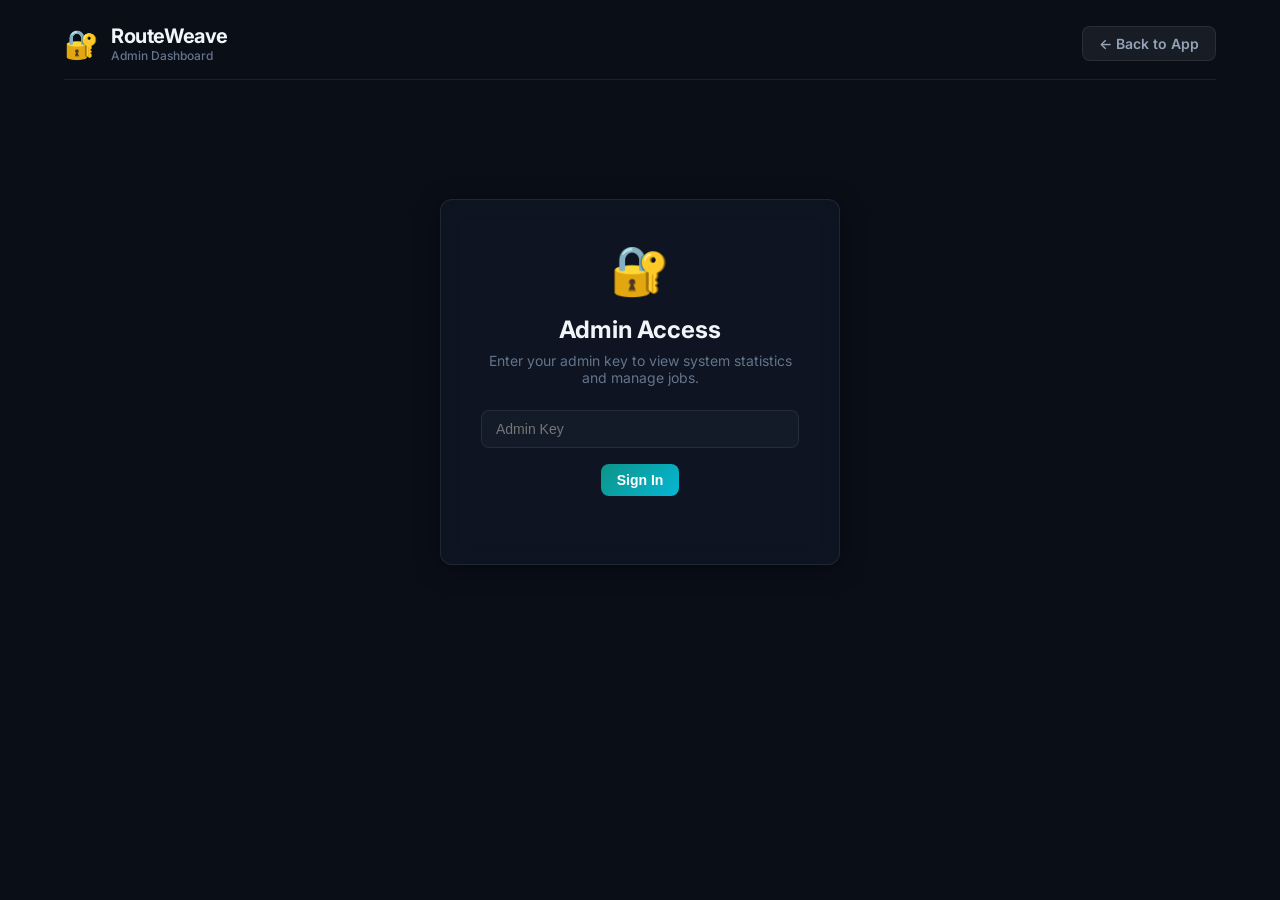
==== client/admin.html @ 1023c447 "feat: v1.2 enhancements — SSE, admin dashboard, geocoding cache, GPX export, theme toggle, route ani" ====
<!DOCTYPE html>
<html lang="en">
<head>
    <meta charset="UTF-8">
    <meta name="viewport" content="width=device-width, initial-scale=1.0">
    <title>RouteWeave — Admin Dashboard</title>
    <link rel="preconnect" href="https://fonts.googleapis.com">
    <link rel="preconnect" href="https://fonts.gstatic.com" crossorigin>
    <link href="https://fonts.googleapis.com/css2?family=Inter:wght@400;500;600;700;800&display=swap" rel="stylesheet">
    <link rel="stylesheet" href="admin.css">
</head>
<body>

<div class="app-container">
    <header class="header">
        <div class="logo">
            <div class="logo-icon">🔐</div>
            <div>
                <div class="logo-text">RouteWeave</div>
                <div class="logo-subtitle">Admin Dashboard</div>
            </div>
        </div>
        <a href="/" class="btn btn-secondary">← Back to App</a>
    </header>

    <!-- Login Screen -->
    <section id="login-screen" class="login-screen">
        <div class="login-card">
            <div class="login-icon">🔐</div>
            <h2>Admin Access</h2>
            <p>Enter your admin key to view system statistics and manage jobs.</p>
            <input type="password" id="admin-key-input" class="form-input" placeholder="Admin Key" />
            <button class="btn btn-primary" id="login-btn">Sign In</button>
            <div id="login-error" class="login-error"></div>
        </div>
    </section>

    <!-- Dashboard -->
    <main id="dashboard" class="dashboard" style="display: none;">
        <!-- Stats Grid -->
        <div class="stats-grid">
            <div class="stat-card">
                <div class="stat-label">Total Jobs</div>
                <div class="stat-value" id="stat-total-jobs">—</div>
            </div>
            <div class="stat-card">
                <div class="stat-label">Completed</div>
                <div class="stat-value success" id="stat-completed">—</div>
            </div>
            <div class="stat-card">
                <div class="stat-label">Success Rate</div>
                <div class="stat-value" id="stat-success-rate">—</div>
            </div>
            <div class="stat-card">
                <div class="stat-label">Avg Improvement</div>
                <div class="stat-value accent" id="stat-avg-improvement">—</div>
            </div>
            <div class="stat-card">
                <div class="stat-label">Distance Saved (km)</div>
                <div class="stat-value accent" id="stat-saved">—</div>
            </div>
            <div class="stat-card">
                <div class="stat-label">Cache Entries</div>
                <div class="stat-value" id="stat-cache">—</div>
            </div>
        </div>

        <!-- System Health -->
        <div class="card">
            <div class="card-title">🩺 System Health</div>
            <div class="health-grid" id="health-grid">
                <div class="health-item loading">Loading...</div>
            </div>
        </div>

        <!-- Job Filters -->
        <div class="card">
            <div class="card-title" style="justify-content: space-between;">
                <span>📋 Jobs</span>
                <div class="filter-bar">
                    <select id="status-filter" class="form-select">
                        <option value="">All Statuses</option>
                        <option value="pending">Pending</option>
                        <option value="geocoding">Geocoding</option>
                        <option value="optimizing">Optimizing</option>
                        <option value="completed">Completed</option>
                        <option value="failed">Failed</option>
                    </select>
                    <button class="btn btn-secondary" id="refresh-jobs-btn">Refresh</button>
                </div>
            </div>
            <div class="table-wrapper">
                <table class="data-table" id="jobs-table">
                    <thead>
                        <tr>
                            <th>ID</th>
                            <th>Status</th>
                            <th>Created</th>
                            <th>Depot</th>
                            <th>Stops</th>
                            <th>Route</th>
                            <th>Actions</th>
                        </tr>
                    </thead>
                    <tbody id="jobs-tbody">
                        <tr><td colspan="7" class="empty-cell">No jobs found.</td></tr>
                    </tbody>
                </table>
            </div>
        </div>
    </main>
</div>

<script src="admin.js"></script>
</body>
</html>
---- client/admin.css ----
/* RouteWeave Admin Dashboard — Dark Theme */

:root {
    --bg-primary: #0a0e17;
    --bg-secondary: #111827;
    --bg-card: rgba(17, 24, 39, 0.7);
    --border-glass: rgba(255, 255, 255, 0.08);
    --text-primary: #f1f5f9;
    --text-secondary: #94a3b8;
    --text-muted: #64748b;
    --accent: #06b6d4;
    --accent-gradient: linear-gradient(135deg, #0d9488, #06b6d4);
    --success: #10b981;
    --warning: #f59e0b;
    --error: #ef4444;
    --radius: 12px;
    --shadow: 0 4px 24px rgba(0, 0, 0, 0.4);
}

* { margin: 0; padding: 0; box-sizing: border-box; }

body {
    font-family: 'Inter', system-ui, -apple-system, sans-serif;
    background: var(--bg-primary);
    color: var(--text-primary);
    min-height: 100vh;
}

.app-container {
    max-width: 1200px;
    margin: 0 auto;
    padding: 24px;
}

/* Header */
.header {
    display: flex;
    justify-content: space-between;
    align-items: center;
    margin-bottom: 32px;
    padding-bottom: 16px;
    border-bottom: 1px solid var(--border-glass);
}

.logo { display: flex; align-items: center; gap: 12px; }
.logo-icon { font-size: 1.75rem; }
.logo-text { font-size: 1.25rem; font-weight: 700; letter-spacing: -0.02em; }
.logo-subtitle { font-size: 0.75rem; color: var(--text-muted); font-weight: 500; }

/* Buttons */
.btn {
    display: inline-flex;
    align-items: center;
    justify-content: center;
    gap: 6px;
    padding: 8px 16px;
    border-radius: 8px;
    border: none;
    font-size: 0.875rem;
    font-weight: 600;
    cursor: pointer;
    transition: all 0.2s ease;
    text-decoration: none;
}

.btn-primary {
    background: var(--accent-gradient);
    color: white;
}
.btn-primary:hover { transform: translateY(-1px); box-shadow: 0 4px 12px rgba(6, 182, 212, 0.3); }

.btn-secondary {
    background: rgba(255,255,255,0.06);
    color: var(--text-secondary);
    border: 1px solid var(--border-glass);
}
.btn-secondary:hover { background: rgba(255,255,255,0.1); color: var(--text-primary); }

.btn-danger {
    background: rgba(239, 68, 68, 0.15);
    color: var(--error);
    border: 1px solid rgba(239, 68, 68, 0.3);
}
.btn-danger:hover { background: rgba(239, 68, 68, 0.25); }

.btn-sm { padding: 4px 10px; font-size: 0.75rem; }

/* Login Screen */
.login-screen {
    display: flex;
    justify-content: center;
    align-items: center;
    min-height: 60vh;
}

.login-card {
    background: var(--bg-card);
    border: 1px solid var(--border-glass);
    border-radius: var(--radius);
    padding: 40px;
    width: 100%;
    max-width: 400px;
    text-align: center;
    backdrop-filter: blur(12px);
    box-shadow: var(--shadow);
}

.login-icon { font-size: 3rem; margin-bottom: 16px; }
.login-card h2 { font-size: 1.5rem; margin-bottom: 8px; }
.login-card p { color: var(--text-muted); font-size: 0.875rem; margin-bottom: 24px; }

.form-input {
    width: 100%;
    padding: 10px 14px;
    border-radius: 8px;
    border: 1px solid var(--border-glass);
    background: rgba(255,255,255,0.03);
    color: var(--text-primary);
    font-size: 0.875rem;
    margin-bottom: 16px;
    outline: none;
}
.form-input:focus { border-color: var(--accent); }

.login-error {
    color: var(--error);
    font-size: 0.8125rem;
    margin-top: 12px;
    min-height: 1.2em;
}

/* Dashboard */
.dashboard { display: flex; flex-direction: column; gap: 24px; }

/* Stats Grid */
.stats-grid {
    display: grid;
    grid-template-columns: repeat(auto-fit, minmax(160px, 1fr));
    gap: 16px;
}

.stat-card {
    background: var(--bg-card);
    border: 1px solid var(--border-glass);
    border-radius: var(--radius);
    padding: 20px;
    backdrop-filter: blur(8px);
}

.stat-label { font-size: 0.75rem; color: var(--text-muted); font-weight: 500; text-transform: uppercase; letter-spacing: 0.05em; margin-bottom: 8px; }
.stat-value { font-size: 1.75rem; font-weight: 800; letter-spacing: -0.02em; }
.stat-value.success { color: var(--success); }
.stat-value.accent { color: var(--accent); }

/* Cards */
.card {
    background: var(--bg-card);
    border: 1px solid var(--border-glass);
    border-radius: var(--radius);
    padding: 24px;
    backdrop-filter: blur(8px);
}

.card-title { font-size: 1rem; font-weight: 700; margin-bottom: 16px; display: flex; align-items: center; gap: 8px; }

/* Health Grid */
.health-grid { display: grid; grid-template-columns: repeat(auto-fit, minmax(200px, 1fr)); gap: 12px; }
.health-item {
    display: flex;
    align-items: center;
    gap: 10px;
    padding: 12px 16px;
    border-radius: 8px;
    background: rgba(255,255,255,0.03);
    border: 1px solid var(--border-glass);
    font-size: 0.875rem;
}
.health-dot { width: 8px; height: 8px; border-radius: 50%; flex-shrink: 0; }
.health-dot.online { background: var(--success); box-shadow: 0 0 6px var(--success); }
.health-dot.offline { background: var(--error); box-shadow: 0 0 6px var(--error); }
.health-dot.warn { background: var(--warning); }

/* Filters */
.filter-bar { display: flex; gap: 8px; align-items: center; }
.form-select {
    padding: 6px 12px;
    border-radius: 8px;
    border: 1px solid var(--border-glass);
    background: rgba(255,255,255,0.03);
    color: var(--text-primary);
    font-size: 0.875rem;
    outline: none;
}

/* Table */
.table-wrapper { overflow-x: auto; }
.data-table { width: 100%; border-collapse: collapse; font-size: 0.8125rem; }
.data-table th {
    text-align: left;
    padding: 12px;
    color: var(--text-muted);
    font-weight: 600;
    text-transform: uppercase;
    font-size: 0.7rem;
    letter-spacing: 0.05em;
    border-bottom: 1px solid var(--border-glass);
}
.data-table td {
    padding: 12px;
    border-bottom: 1px solid var(--border-glass);
    color: var(--text-secondary);
    vertical-align: middle;
}
.data-table tr:hover td { background: rgba(255,255,255,0.02); }
.data-table .empty-cell { text-align: center; color: var(--text-muted); padding: 32px; }

/* Status badges */
.badge {
    display: inline-flex;
    align-items: center;
    gap: 6px;
    padding: 4px 10px;
    border-radius: 20px;
    font-size: 0.7rem;
    font-weight: 700;
    text-transform: uppercase;
    letter-spacing: 0.03em;
}
.badge.pending { background: rgba(245, 158, 11, 0.12); color: var(--warning); }
.badge.geocoding { background: rgba(6, 182, 212, 0.12); color: var(--accent); }
.badge.optimizing { background: rgba(139, 92, 246, 0.12); color: #a78bfa; }
.badge.completed { background: rgba(16, 185, 129, 0.12); color: var(--success); }
.badge.failed { background: rgba(239, 68, 68, 0.12); color: var(--error); }

/* Animations */
@keyframes fadeIn {
    from { opacity: 0; transform: translateY(8px); }
    to { opacity: 1; transform: translateY(0); }
}
.dashboard > * { animation: fadeIn 0.4s ease forwards; }

/* Responsive */
@media (max-width: 640px) {
    .app-container { padding: 16px; }
    .stats-grid { grid-template-columns: repeat(2, 1fr); }
    .header { flex-direction: column; gap: 12px; align-items: flex-start; }
}
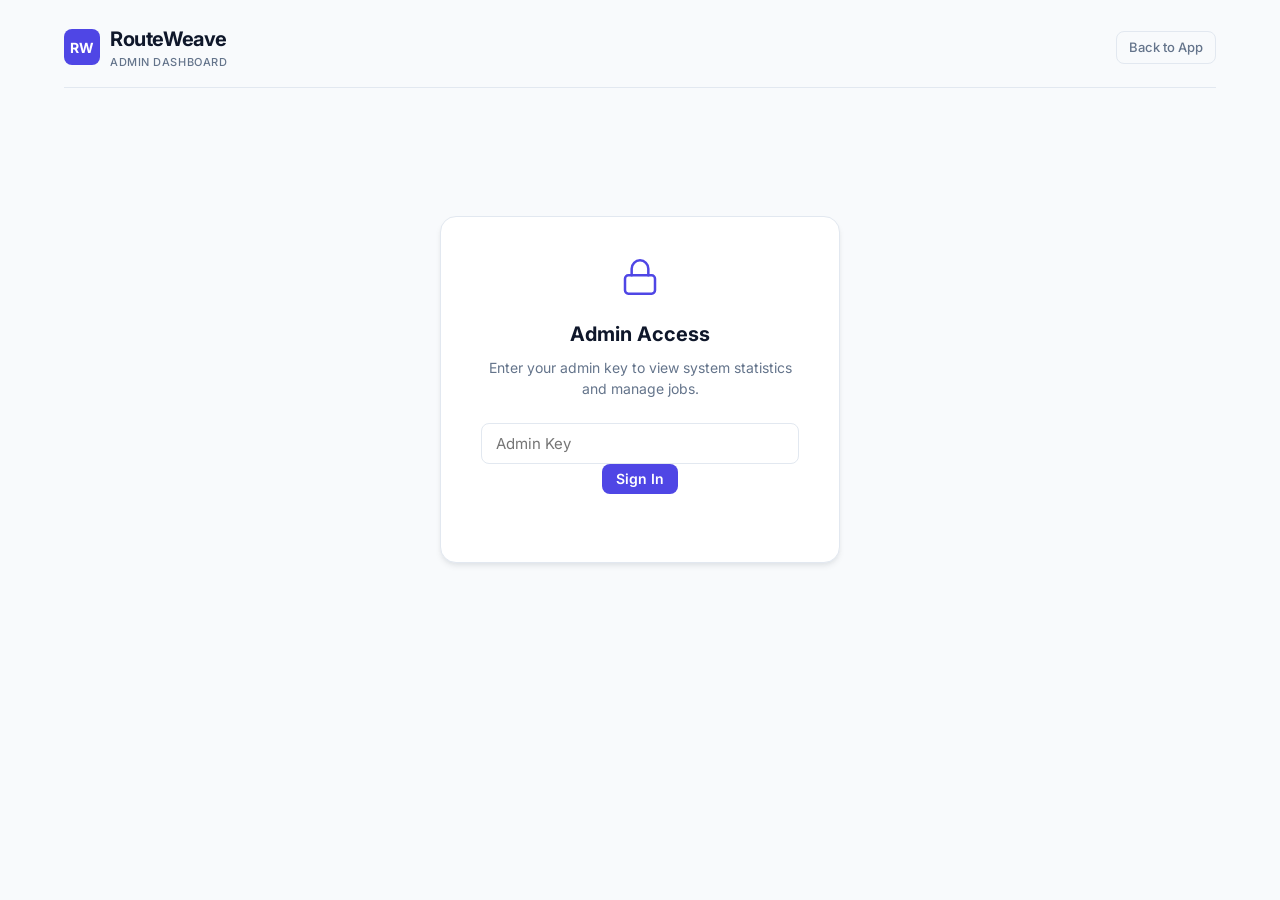
==== commit 8759d5c7: "design: professional UI overhaul — remove glassmorphism/emojis, add SVG icons, indigo/slate palette " ====
--- a/client/admin.html
+++ b/client/admin.html
@@ -3,7 +3,7 @@
 <head>
     <meta charset="UTF-8">
     <meta name="viewport" content="width=device-width, initial-scale=1.0">
-    <title>RouteWeave — Admin Dashboard</title>
+    <title>RouteWeave — Admin</title>
     <link rel="preconnect" href="https://fonts.googleapis.com">
     <link rel="preconnect" href="https://fonts.gstatic.com" crossorigin>
     <link href="https://fonts.googleapis.com/css2?family=Inter:wght@400;500;600;700;800&display=swap" rel="stylesheet">
@@ -14,19 +14,18 @@
 <div class="app-container">
     <header class="header">
         <div class="logo">
-            <div class="logo-icon">🔐</div>
+            <div class="logo-icon">RW</div>
             <div>
                 <div class="logo-text">RouteWeave</div>
                 <div class="logo-subtitle">Admin Dashboard</div>
             </div>
         </div>
-        <a href="/" class="btn btn-secondary">← Back to App</a>
+        <a href="/" class="header-link">Back to App</a>
     </header>
 
-    <!-- Login Screen -->
     <section id="login-screen" class="login-screen">
         <div class="login-card">
-            <div class="login-icon">🔐</div>
+            <svg width="40" height="40" viewBox="0 0 24 24" fill="none" stroke="currentColor" stroke-width="1.5" stroke-linecap="round" stroke-linejoin="round" style="color: var(--accent); margin-bottom: 16px;"><rect x="3" y="11" width="18" height="11" rx="2" ry="2"/><path d="M7 11V7a5 5 0 0 1 10 0v4"/></svg>
             <h2>Admin Access</h2>
             <p>Enter your admin key to view system statistics and manage jobs.</p>
             <input type="password" id="admin-key-input" class="form-input" placeholder="Admin Key" />
@@ -35,9 +34,7 @@
         </div>
     </section>
 
-    <!-- Dashboard -->
     <main id="dashboard" class="dashboard" style="display: none;">
-        <!-- Stats Grid -->
         <div class="stats-grid">
             <div class="stat-card">
                 <div class="stat-label">Total Jobs</div>
@@ -65,18 +62,16 @@
             </div>
         </div>
 
-        <!-- System Health -->
         <div class="card">
-            <div class="card-title">🩺 System Health</div>
+            <div class="card-title">System Health</div>
             <div class="health-grid" id="health-grid">
                 <div class="health-item loading">Loading...</div>
             </div>
         </div>
 
-        <!-- Job Filters -->
         <div class="card">
             <div class="card-title" style="justify-content: space-between;">
-                <span>📋 Jobs</span>
+                <span>Jobs</span>
                 <div class="filter-bar">
                     <select id="status-filter" class="form-select">
                         <option value="">All Statuses</option>
--- a/client/admin.css
+++ b/client/admin.css
@@ -1,28 +1,81 @@
-/* RouteWeave Admin Dashboard — Dark Theme */
+/* RouteWeave Admin — Professional Theme */
 
 :root {
-    --bg-primary: #0a0e17;
-    --bg-secondary: #111827;
-    --bg-card: rgba(17, 24, 39, 0.7);
-    --border-glass: rgba(255, 255, 255, 0.08);
-    --text-primary: #f1f5f9;
-    --text-secondary: #94a3b8;
-    --text-muted: #64748b;
-    --accent: #06b6d4;
-    --accent-gradient: linear-gradient(135deg, #0d9488, #06b6d4);
-    --success: #10b981;
-    --warning: #f59e0b;
-    --error: #ef4444;
-    --radius: 12px;
-    --shadow: 0 4px 24px rgba(0, 0, 0, 0.4);
+    --indigo-50: #eef2ff;
+    --indigo-100: #e0e7ff;
+    --indigo-500: #6366f1;
+    --indigo-600: #4f46e5;
+    --indigo-700: #4338ca;
+    --indigo-900: #312e81;
+
+    --slate-50: #f8fafc;
+    --slate-100: #f1f5f9;
+    --slate-200: #e2e8f0;
+    --slate-300: #cbd5e1;
+    --slate-400: #94a3b8;
+    --slate-500: #64748b;
+    --slate-600: #475569;
+    --slate-700: #334155;
+    --slate-800: #1e293b;
+    --slate-900: #0f172a;
+
+    --bg-primary: var(--slate-50);
+    --bg-surface: #ffffff;
+    --bg-elevated: var(--slate-100);
+    --border-default: var(--slate-200);
+    --border-strong: var(--slate-300);
+
+    --text-heading: var(--slate-900);
+    --text-body: var(--slate-700);
+    --text-muted: var(--slate-500);
+    --text-placeholder: var(--slate-400);
+
+    --accent: var(--indigo-600);
+    --accent-hover: var(--indigo-700);
+    --accent-soft: var(--indigo-50);
+
+    --success: #059669;
+    --success-soft: #ecfdf5;
+    --warning: #d97706;
+    --warning-soft: #fffbeb;
+    --error: #dc2626;
+    --error-soft: #fef2f2;
+
+    --radius-sm: 6px;
+    --radius-md: 8px;
+    --radius-lg: 12px;
+    --radius-xl: 16px;
+
+    --shadow-sm: 0 1px 2px rgba(15, 23, 42, 0.06);
+    --shadow-md: 0 4px 6px -1px rgba(15, 23, 42, 0.08), 0 2px 4px -1px rgba(15, 23, 42, 0.04);
+    --shadow-lg: 0 10px 15px -3px rgba(15, 23, 42, 0.08), 0 4px 6px -2px rgba(15, 23, 42, 0.04);
+
+    --transition: 150ms cubic-bezier(0.4, 0, 0.2, 1);
+}
+
+[data-theme="dark"] {
+    --bg-primary: var(--slate-900);
+    --bg-surface: var(--slate-800);
+    --bg-elevated: #1e293b;
+    --border-default: var(--slate-700);
+    --border-strong: var(--slate-600);
+    --text-heading: var(--slate-100);
+    --text-body: var(--slate-300);
+    --text-muted: var(--slate-500);
+    --text-placeholder: var(--slate-600);
+    --shadow-sm: 0 1px 2px rgba(0, 0, 0, 0.3);
+    --shadow-md: 0 4px 6px -1px rgba(0, 0, 0, 0.4), 0 2px 4px -1px rgba(0, 0, 0, 0.2);
+    --shadow-lg: 0 10px 15px -3px rgba(0, 0, 0, 0.4), 0 4px 6px -2px rgba(0, 0, 0, 0.2);
 }
 
 * { margin: 0; padding: 0; box-sizing: border-box; }
 
 body {
-    font-family: 'Inter', system-ui, -apple-system, sans-serif;
+    font-family: 'Inter', -apple-system, BlinkMacSystemFont, 'Segoe UI', Roboto, sans-serif;
     background: var(--bg-primary);
-    color: var(--text-primary);
+    color: var(--text-body);
+    line-height: 1.5;
+    font-size: 0.9375rem;
     min-height: 100vh;
 }
 
@@ -39,94 +92,90 @@
     align-items: center;
     margin-bottom: 32px;
     padding-bottom: 16px;
-    border-bottom: 1px solid var(--border-glass);
-}
-
-.logo { display: flex; align-items: center; gap: 12px; }
-.logo-icon { font-size: 1.75rem; }
-.logo-text { font-size: 1.25rem; font-weight: 700; letter-spacing: -0.02em; }
-.logo-subtitle { font-size: 0.75rem; color: var(--text-muted); font-weight: 500; }
+    border-bottom: 1px solid var(--border-default);
+}
+
+.logo { display: flex; align-items: center; gap: 10px; }
+.logo-icon {
+    width: 36px; height: 36px;
+    background: var(--accent);
+    color: white;
+    border-radius: var(--radius-md);
+    display: flex; align-items: center; justify-content: center;
+    font-weight: 700; font-size: 0.875rem; letter-spacing: -0.02em;
+}
+.logo-text { font-size: 1.25rem; font-weight: 700; color: var(--text-heading); letter-spacing: -0.02em; }
+.logo-subtitle { font-size: 0.6875rem; color: var(--text-muted); font-weight: 500; letter-spacing: 0.05em; text-transform: uppercase; }
+
+.header-link {
+    font-size: 0.8125rem; font-weight: 500; color: var(--text-muted);
+    text-decoration: none; padding: 6px 12px;
+    border-radius: var(--radius-md); border: 1px solid var(--border-default);
+    transition: all var(--transition);
+}
+.header-link:hover { color: var(--text-body); border-color: var(--border-strong); background: var(--bg-elevated); }
 
 /* Buttons */
 .btn {
-    display: inline-flex;
-    align-items: center;
-    justify-content: center;
-    gap: 6px;
-    padding: 8px 16px;
-    border-radius: 8px;
-    border: none;
-    font-size: 0.875rem;
-    font-weight: 600;
-    cursor: pointer;
-    transition: all 0.2s ease;
-    text-decoration: none;
-}
-
-.btn-primary {
-    background: var(--accent-gradient);
-    color: white;
-}
-.btn-primary:hover { transform: translateY(-1px); box-shadow: 0 4px 12px rgba(6, 182, 212, 0.3); }
+    display: inline-flex; align-items: center; justify-content: center; gap: 6px;
+    padding: 8px 14px; border-radius: var(--radius-md); border: none;
+    font-size: 0.875rem; font-weight: 600; font-family: inherit;
+    cursor: pointer; transition: all var(--transition); text-decoration: none; line-height: 1;
+}
+
+.btn-primary { background: var(--accent); color: white; }
+.btn-primary:hover { background: var(--accent-hover); }
 
 .btn-secondary {
-    background: rgba(255,255,255,0.06);
-    color: var(--text-secondary);
-    border: 1px solid var(--border-glass);
-}
-.btn-secondary:hover { background: rgba(255,255,255,0.1); color: var(--text-primary); }
+    background: var(--bg-elevated); color: var(--text-body);
+    border: 1px solid var(--border-default);
+}
+.btn-secondary:hover { background: var(--bg-primary); border-color: var(--border-strong); }
 
 .btn-danger {
-    background: rgba(239, 68, 68, 0.15);
-    color: var(--error);
-    border: 1px solid rgba(239, 68, 68, 0.3);
-}
-.btn-danger:hover { background: rgba(239, 68, 68, 0.25); }
+    background: var(--error-soft); color: var(--error);
+    border: 1px solid #fecaca;
+}
+.btn-danger:hover { background: #fee2e2; }
 
 .btn-sm { padding: 4px 10px; font-size: 0.75rem; }
+
+/* Form Elements */
+.form-input {
+    width: 100%; padding: 10px 14px;
+    border-radius: var(--radius-md); border: 1px solid var(--border-default);
+    background: var(--bg-surface); color: var(--text-heading);
+    font-size: 0.9375rem; font-family: inherit; outline: none;
+    transition: border-color var(--transition), box-shadow var(--transition);
+}
+.form-input:focus { border-color: var(--accent); box-shadow: 0 0 0 3px var(--indigo-100); }
+
+.form-select {
+    padding: 6px 12px; border-radius: var(--radius-md);
+    border: 1px solid var(--border-default); background: var(--bg-surface);
+    color: var(--text-heading); font-size: 0.875rem; font-family: inherit;
+    outline: none; cursor: pointer;
+}
 
 /* Login Screen */
 .login-screen {
-    display: flex;
-    justify-content: center;
-    align-items: center;
+    display: flex; justify-content: center; align-items: center;
     min-height: 60vh;
 }
 
 .login-card {
-    background: var(--bg-card);
-    border: 1px solid var(--border-glass);
-    border-radius: var(--radius);
-    padding: 40px;
-    width: 100%;
-    max-width: 400px;
-    text-align: center;
-    backdrop-filter: blur(12px);
-    box-shadow: var(--shadow);
-}
-
-.login-icon { font-size: 3rem; margin-bottom: 16px; }
-.login-card h2 { font-size: 1.5rem; margin-bottom: 8px; }
+    background: var(--bg-surface);
+    border: 1px solid var(--border-default);
+    border-radius: var(--radius-xl);
+    padding: 40px; width: 100%; max-width: 400px;
+    text-align: center; box-shadow: var(--shadow-md);
+}
+
+.login-card h2 { font-size: 1.25rem; font-weight: 700; color: var(--text-heading); margin-bottom: 8px; }
 .login-card p { color: var(--text-muted); font-size: 0.875rem; margin-bottom: 24px; }
 
-.form-input {
-    width: 100%;
-    padding: 10px 14px;
-    border-radius: 8px;
-    border: 1px solid var(--border-glass);
-    background: rgba(255,255,255,0.03);
-    color: var(--text-primary);
-    font-size: 0.875rem;
-    margin-bottom: 16px;
-    outline: none;
-}
-.form-input:focus { border-color: var(--accent); }
-
 .login-error {
-    color: var(--error);
-    font-size: 0.8125rem;
-    margin-top: 12px;
-    min-height: 1.2em;
+    color: var(--error); font-size: 0.8125rem; margin-top: 12px; min-height: 1.2em;
 }
 
 /* Dashboard */
@@ -140,104 +189,78 @@
 }
 
 .stat-card {
-    background: var(--bg-card);
-    border: 1px solid var(--border-glass);
-    border-radius: var(--radius);
+    background: var(--bg-surface);
+    border: 1px solid var(--border-default);
+    border-radius: var(--radius-xl);
     padding: 20px;
-    backdrop-filter: blur(8px);
-}
-
-.stat-label { font-size: 0.75rem; color: var(--text-muted); font-weight: 500; text-transform: uppercase; letter-spacing: 0.05em; margin-bottom: 8px; }
-.stat-value { font-size: 1.75rem; font-weight: 800; letter-spacing: -0.02em; }
+    box-shadow: var(--shadow-sm);
+}
+
+.stat-label { font-size: 0.6875rem; color: var(--text-muted); font-weight: 500; text-transform: uppercase; letter-spacing: 0.05em; margin-bottom: 8px; }
+.stat-value { font-size: 1.75rem; font-weight: 700; color: var(--text-heading); line-height: 1.2; }
 .stat-value.success { color: var(--success); }
 .stat-value.accent { color: var(--accent); }
 
 /* Cards */
 .card {
-    background: var(--bg-card);
-    border: 1px solid var(--border-glass);
-    border-radius: var(--radius);
+    background: var(--bg-surface);
+    border: 1px solid var(--border-default);
+    border-radius: var(--radius-xl);
     padding: 24px;
-    backdrop-filter: blur(8px);
-}
-
-.card-title { font-size: 1rem; font-weight: 700; margin-bottom: 16px; display: flex; align-items: center; gap: 8px; }
+    box-shadow: var(--shadow-sm);
+}
+.card-title { font-size: 0.9375rem; font-weight: 600; color: var(--text-heading); margin-bottom: 16px; display: flex; align-items: center; gap: 8px; }
 
 /* Health Grid */
 .health-grid { display: grid; grid-template-columns: repeat(auto-fit, minmax(200px, 1fr)); gap: 12px; }
 .health-item {
-    display: flex;
-    align-items: center;
-    gap: 10px;
-    padding: 12px 16px;
-    border-radius: 8px;
-    background: rgba(255,255,255,0.03);
-    border: 1px solid var(--border-glass);
+    display: flex; align-items: center; gap: 10px;
+    padding: 12px 16px; border-radius: var(--radius-md);
+    background: var(--bg-elevated); border: 1px solid var(--border-default);
     font-size: 0.875rem;
 }
 .health-dot { width: 8px; height: 8px; border-radius: 50%; flex-shrink: 0; }
-.health-dot.online { background: var(--success); box-shadow: 0 0 6px var(--success); }
-.health-dot.offline { background: var(--error); box-shadow: 0 0 6px var(--error); }
+.health-dot.online { background: var(--success); }
+.health-dot.offline { background: var(--error); }
 .health-dot.warn { background: var(--warning); }
 
 /* Filters */
 .filter-bar { display: flex; gap: 8px; align-items: center; }
-.form-select {
-    padding: 6px 12px;
-    border-radius: 8px;
-    border: 1px solid var(--border-glass);
-    background: rgba(255,255,255,0.03);
-    color: var(--text-primary);
-    font-size: 0.875rem;
-    outline: none;
-}
 
 /* Table */
 .table-wrapper { overflow-x: auto; }
 .data-table { width: 100%; border-collapse: collapse; font-size: 0.8125rem; }
 .data-table th {
-    text-align: left;
-    padding: 12px;
-    color: var(--text-muted);
-    font-weight: 600;
-    text-transform: uppercase;
-    font-size: 0.7rem;
-    letter-spacing: 0.05em;
-    border-bottom: 1px solid var(--border-glass);
+    text-align: left; padding: 12px;
+    color: var(--text-muted); font-weight: 600;
+    text-transform: uppercase; font-size: 0.6875rem; letter-spacing: 0.05em;
+    border-bottom: 1px solid var(--border-default);
 }
 .data-table td {
-    padding: 12px;
-    border-bottom: 1px solid var(--border-glass);
-    color: var(--text-secondary);
-    vertical-align: middle;
-}
-.data-table tr:hover td { background: rgba(255,255,255,0.02); }
+    padding: 12px; border-bottom: 1px solid var(--border-default);
+    color: var(--text-secondary); vertical-align: middle;
+}
+.data-table tr:hover td { background: var(--bg-elevated); }
 .data-table .empty-cell { text-align: center; color: var(--text-muted); padding: 32px; }
 
 /* Status badges */
 .badge {
-    display: inline-flex;
-    align-items: center;
-    gap: 6px;
-    padding: 4px 10px;
-    border-radius: 20px;
-    font-size: 0.7rem;
-    font-weight: 700;
-    text-transform: uppercase;
-    letter-spacing: 0.03em;
-}
-.badge.pending { background: rgba(245, 158, 11, 0.12); color: var(--warning); }
-.badge.geocoding { background: rgba(6, 182, 212, 0.12); color: var(--accent); }
-.badge.optimizing { background: rgba(139, 92, 246, 0.12); color: #a78bfa; }
-.badge.completed { background: rgba(16, 185, 129, 0.12); color: var(--success); }
-.badge.failed { background: rgba(239, 68, 68, 0.12); color: var(--error); }
-
-/* Animations */
-@keyframes fadeIn {
-    from { opacity: 0; transform: translateY(8px); }
-    to { opacity: 1; transform: translateY(0); }
-}
-.dashboard > * { animation: fadeIn 0.4s ease forwards; }
+    display: inline-flex; align-items: center; gap: 6px;
+    padding: 3px 10px; border-radius: 999px;
+    font-size: 0.6875rem; font-weight: 700;
+    text-transform: uppercase; letter-spacing: 0.03em;
+}
+.badge.pending { background: var(--warning-soft); color: var(--warning); }
+.badge.geocoding { background: var(--accent-soft); color: var(--accent); }
+.badge.optimizing { background: #f3e8ff; color: #7c3aed; }
+.badge.completed { background: var(--success-soft); color: var(--success); }
+.badge.failed { background: var(--error-soft); color: var(--error); }
+
+/* Scrollbar */
+::-webkit-scrollbar { width: 6px; }
+::-webkit-scrollbar-track { background: transparent; }
+::-webkit-scrollbar-thumb { background: var(--border-strong); border-radius: 3px; }
+::-webkit-scrollbar-thumb:hover { background: var(--text-muted); }
 
 /* Responsive */
 @media (max-width: 640px) {
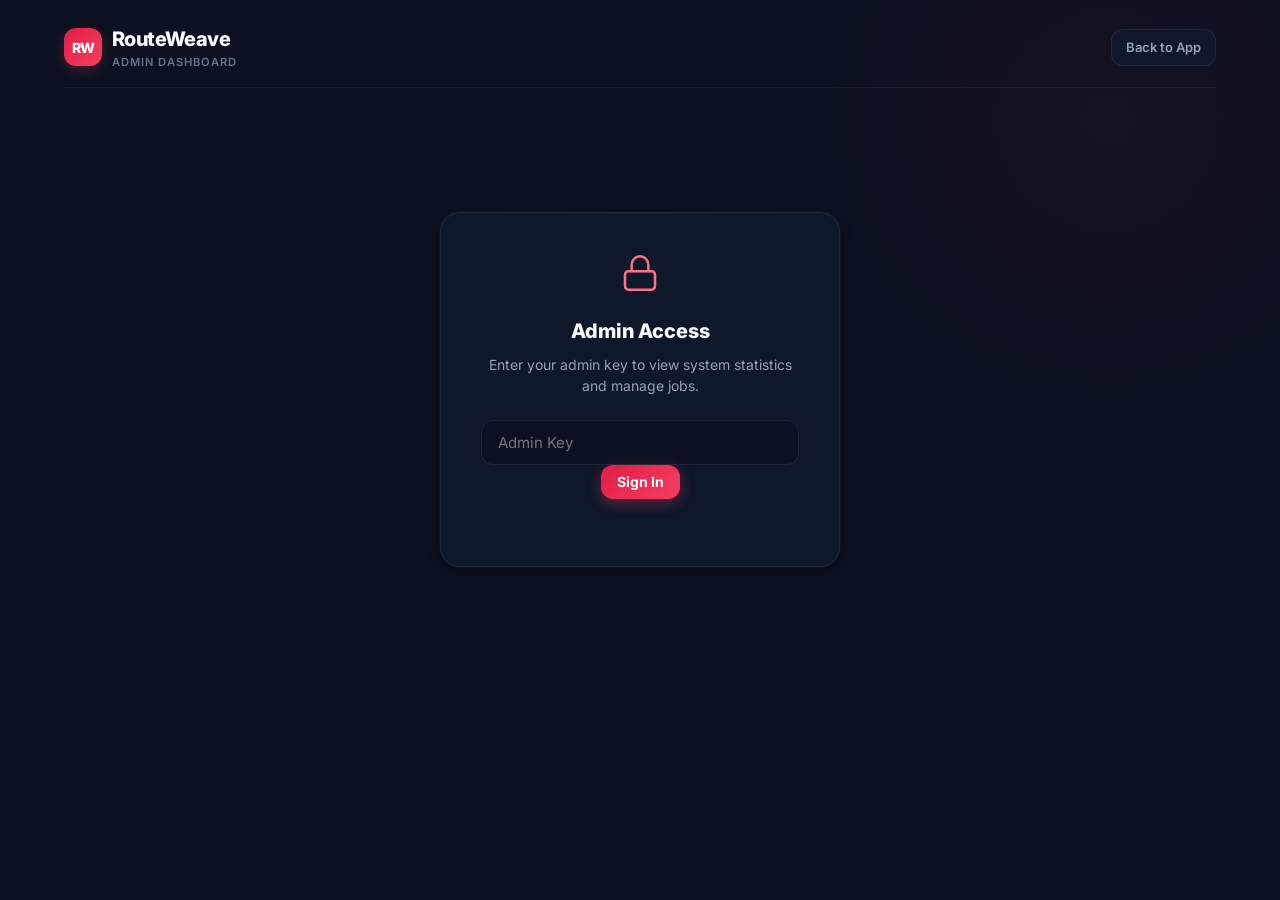
==== commit 58a75de9: "design: vibrant premium theme — navy + coral + sky palette with depth and motion" ====
--- a/client/admin.html
+++ b/client/admin.html
@@ -3,7 +3,7 @@
 <head>
     <meta charset="UTF-8">
     <meta name="viewport" content="width=device-width, initial-scale=1.0">
-    <title>RouteWeave — Admin</title>
+    <title>RouteWeave — Admin Dashboard</title>
     <link rel="preconnect" href="https://fonts.googleapis.com">
     <link rel="preconnect" href="https://fonts.gstatic.com" crossorigin>
     <link href="https://fonts.googleapis.com/css2?family=Inter:wght@400;500;600;700;800&display=swap" rel="stylesheet">
@@ -25,7 +25,9 @@
 
     <section id="login-screen" class="login-screen">
         <div class="login-card">
-            <svg width="40" height="40" viewBox="0 0 24 24" fill="none" stroke="currentColor" stroke-width="1.5" stroke-linecap="round" stroke-linejoin="round" style="color: var(--accent); margin-bottom: 16px;"><rect x="3" y="11" width="18" height="11" rx="2" ry="2"/><path d="M7 11V7a5 5 0 0 1 10 0v4"/></svg>
+            <svg width="40" height="40" viewBox="0 0 24 24" fill="none" stroke="currentColor" stroke-width="1.5" stroke-linecap="round" stroke-linejoin="round" style="color: var(--coral-500); margin-bottom: 16px;">
+                <rect x="3" y="11" width="18" height="11" rx="2" ry="2"/><path d="M7 11V7a5 5 0 0 1 10 0v4"/>
+            </svg>
             <h2>Admin Access</h2>
             <p>Enter your admin key to view system statistics and manage jobs.</p>
             <input type="password" id="admin-key-input" class="form-input" placeholder="Admin Key" />
--- a/client/admin.css
+++ b/client/admin.css
@@ -1,71 +1,79 @@
-/* RouteWeave Admin — Professional Theme */
+/* RouteWeave Admin — Premium Navy + Coral Theme */
 
 :root {
-    --indigo-50: #eef2ff;
-    --indigo-100: #e0e7ff;
-    --indigo-500: #6366f1;
-    --indigo-600: #4f46e5;
-    --indigo-700: #4338ca;
-    --indigo-900: #312e81;
-
-    --slate-50: #f8fafc;
-    --slate-100: #f1f5f9;
-    --slate-200: #e2e8f0;
-    --slate-300: #cbd5e1;
-    --slate-400: #94a3b8;
-    --slate-500: #64748b;
-    --slate-600: #475569;
-    --slate-700: #334155;
-    --slate-800: #1e293b;
-    --slate-900: #0f172a;
-
-    --bg-primary: var(--slate-50);
-    --bg-surface: #ffffff;
-    --bg-elevated: var(--slate-100);
-    --border-default: var(--slate-200);
-    --border-strong: var(--slate-300);
-
-    --text-heading: var(--slate-900);
-    --text-body: var(--slate-700);
-    --text-muted: var(--slate-500);
-    --text-placeholder: var(--slate-400);
-
-    --accent: var(--indigo-600);
-    --accent-hover: var(--indigo-700);
-    --accent-soft: var(--indigo-50);
-
-    --success: #059669;
-    --success-soft: #ecfdf5;
-    --warning: #d97706;
-    --warning-soft: #fffbeb;
-    --error: #dc2626;
-    --error-soft: #fef2f2;
-
-    --radius-sm: 6px;
-    --radius-md: 8px;
-    --radius-lg: 12px;
-    --radius-xl: 16px;
-
-    --shadow-sm: 0 1px 2px rgba(15, 23, 42, 0.06);
-    --shadow-md: 0 4px 6px -1px rgba(15, 23, 42, 0.08), 0 2px 4px -1px rgba(15, 23, 42, 0.04);
-    --shadow-lg: 0 10px 15px -3px rgba(15, 23, 42, 0.08), 0 4px 6px -2px rgba(15, 23, 42, 0.04);
-
-    --transition: 150ms cubic-bezier(0.4, 0, 0.2, 1);
-}
-
-[data-theme="dark"] {
-    --bg-primary: var(--slate-900);
-    --bg-surface: var(--slate-800);
-    --bg-elevated: #1e293b;
-    --border-default: var(--slate-700);
-    --border-strong: var(--slate-600);
-    --text-heading: var(--slate-100);
-    --text-body: var(--slate-300);
-    --text-muted: var(--slate-500);
-    --text-placeholder: var(--slate-600);
-    --shadow-sm: 0 1px 2px rgba(0, 0, 0, 0.3);
-    --shadow-md: 0 4px 6px -1px rgba(0, 0, 0, 0.4), 0 2px 4px -1px rgba(0, 0, 0, 0.2);
-    --shadow-lg: 0 10px 15px -3px rgba(0, 0, 0, 0.4), 0 4px 6px -2px rgba(0, 0, 0, 0.2);
+    --navy-950: #020617;
+    --navy-900: #0B1120;
+    --navy-800: #0F172A;
+    --navy-700: #1E293B;
+    --navy-600: #334155;
+    --navy-500: #475569;
+
+    --coral-400: #FDA4AF;
+    --coral-500: #FB7185;
+    --coral-600: #F43F5E;
+    --coral-700: #E11D48;
+
+    --sky-400: #7DD3FC;
+    --sky-500: #38BDF8;
+
+    --amber-400: #FBBF24;
+    --amber-500: #F59E0B;
+
+    --bg-primary: var(--navy-900);
+    --bg-surface: var(--navy-800);
+    --bg-elevated: var(--navy-700);
+    --bg-hover: rgba(51, 65, 85, 0.5);
+
+    --border-subtle: rgba(148, 163, 184, 0.08);
+    --border-default: rgba(148, 163, 184, 0.12);
+    --border-strong: rgba(148, 163, 184, 0.2);
+
+    --text-primary: #F8FAFC;
+    --text-body: #CBD5E1;
+    --text-muted: #94A3B8;
+    --text-dim: #64748B;
+
+    --accent: var(--coral-600);
+    --accent-hover: var(--coral-500);
+    --accent-soft: rgba(244, 63, 94, 0.08);
+
+    --success: #34D399;
+    --success-soft: rgba(52, 211, 153, 0.08);
+    --warning: var(--amber-500);
+    --error: var(--coral-600);
+
+    --radius-sm: 8px;
+    --radius-md: 12px;
+    --radius-lg: 16px;
+    --radius-xl: 20px;
+
+    --shadow-sm: 0 1px 2px rgba(0, 0, 0, 0.3), 0 0 0 1px rgba(255,255,255,0.02);
+    --shadow-md: 0 4px 12px rgba(0, 0, 0, 0.4), 0 0 0 1px rgba(255,255,255,0.03);
+    --shadow-lg: 0 12px 32px rgba(0, 0, 0, 0.5), 0 0 0 1px rgba(255,255,255,0.04);
+
+    --transition: 200ms cubic-bezier(0.4, 0, 0.2, 1);
+}
+
+[data-theme="light"] {
+    --bg-primary: #F1F5F9;
+    --bg-surface: #FFFFFF;
+    --bg-elevated: #F8FAFC;
+    --bg-hover: rgba(148, 163, 184, 0.15);
+
+    --border-subtle: rgba(148, 163, 184, 0.15);
+    --border-default: rgba(148, 163, 184, 0.25);
+    --border-strong: rgba(148, 163, 184, 0.4);
+
+    --text-primary: #0F172A;
+    --text-body: #334155;
+    --text-muted: #64748B;
+    --text-dim: #94A3B8;
+
+    --shadow-sm: 0 1px 3px rgba(0, 0, 0, 0.08);
+    --shadow-md: 0 4px 12px rgba(0, 0, 0, 0.1);
+    --shadow-lg: 0 12px 32px rgba(0, 0, 0, 0.12);
+
+    --accent-soft: rgba(244, 63, 94, 0.06);
 }
 
 * { margin: 0; padding: 0; box-sizing: border-box; }
@@ -79,7 +87,21 @@
     min-height: 100vh;
 }
 
+body::before {
+    content: '';
+    position: fixed;
+    top: -20%;
+    right: -10%;
+    width: 600px;
+    height: 600px;
+    background: radial-gradient(circle, rgba(244, 63, 94, 0.05) 0%, transparent 70%);
+    pointer-events: none;
+    z-index: 0;
+}
+
 .app-container {
+    position: relative;
+    z-index: 1;
     max-width: 1200px;
     margin: 0 auto;
     padding: 24px;
@@ -92,70 +114,81 @@
     align-items: center;
     margin-bottom: 32px;
     padding-bottom: 16px;
-    border-bottom: 1px solid var(--border-default);
+    border-bottom: 1px solid var(--border-subtle);
 }
 
 .logo { display: flex; align-items: center; gap: 10px; }
 .logo-icon {
-    width: 36px; height: 36px;
-    background: var(--accent);
+    width: 38px; height: 38px;
+    background: linear-gradient(135deg, var(--coral-700), var(--coral-600));
     color: white;
     border-radius: var(--radius-md);
     display: flex; align-items: center; justify-content: center;
-    font-weight: 700; font-size: 0.875rem; letter-spacing: -0.02em;
-}
-.logo-text { font-size: 1.25rem; font-weight: 700; color: var(--text-heading); letter-spacing: -0.02em; }
-.logo-subtitle { font-size: 0.6875rem; color: var(--text-muted); font-weight: 500; letter-spacing: 0.05em; text-transform: uppercase; }
+    font-weight: 800; font-size: 0.875rem; letter-spacing: -0.04em;
+    box-shadow: 0 4px 12px rgba(244, 63, 94, 0.25);
+}
+.logo-text { font-size: 1.25rem; font-weight: 800; color: var(--text-primary); letter-spacing: -0.03em; }
+.logo-subtitle { font-size: 0.7rem; color: var(--text-dim); font-weight: 600; letter-spacing: 0.08em; text-transform: uppercase; }
 
 .header-link {
-    font-size: 0.8125rem; font-weight: 500; color: var(--text-muted);
-    text-decoration: none; padding: 6px 12px;
+    font-size: 0.8125rem; font-weight: 600; color: var(--text-muted);
+    text-decoration: none; padding: 8px 14px;
     border-radius: var(--radius-md); border: 1px solid var(--border-default);
-    transition: all var(--transition);
-}
-.header-link:hover { color: var(--text-body); border-color: var(--border-strong); background: var(--bg-elevated); }
+    transition: all var(--transition); background: var(--bg-surface);
+}
+.header-link:hover { color: var(--text-primary); border-color: var(--border-strong); background: var(--bg-elevated); box-shadow: var(--shadow-sm); }
 
 /* Buttons */
 .btn {
     display: inline-flex; align-items: center; justify-content: center; gap: 6px;
-    padding: 8px 14px; border-radius: var(--radius-md); border: none;
-    font-size: 0.875rem; font-weight: 600; font-family: inherit;
+    padding: 10px 16px; border-radius: var(--radius-md); border: none;
+    font-size: 0.875rem; font-weight: 700; font-family: inherit;
     cursor: pointer; transition: all var(--transition); text-decoration: none; line-height: 1;
-}
-
-.btn-primary { background: var(--accent); color: white; }
-.btn-primary:hover { background: var(--accent-hover); }
+    position: relative; overflow: hidden;
+}
+
+.btn-primary {
+    background: linear-gradient(135deg, var(--coral-700), var(--coral-600));
+    color: white;
+    box-shadow: 0 4px 14px rgba(244, 63, 94, 0.35);
+}
+.btn-primary:hover {
+    background: linear-gradient(135deg, var(--coral-600), var(--coral-500));
+    box-shadow: 0 6px 20px rgba(244, 63, 94, 0.45);
+    transform: translateY(-1px);
+}
 
 .btn-secondary {
     background: var(--bg-elevated); color: var(--text-body);
     border: 1px solid var(--border-default);
 }
-.btn-secondary:hover { background: var(--bg-primary); border-color: var(--border-strong); }
+.btn-secondary:hover { background: var(--bg-hover); border-color: var(--border-strong); color: var(--text-primary); }
 
 .btn-danger {
-    background: var(--error-soft); color: var(--error);
-    border: 1px solid #fecaca;
-}
-.btn-danger:hover { background: #fee2e2; }
-
-.btn-sm { padding: 4px 10px; font-size: 0.75rem; }
+    background: rgba(244, 63, 94, 0.1); color: var(--coral-500);
+    border: 1px solid rgba(244, 63, 94, 0.2);
+}
+.btn-danger:hover { background: rgba(244, 63, 94, 0.18); border-color: rgba(244, 63, 94, 0.35); }
+
+.btn-sm { padding: 5px 10px; font-size: 0.75rem; }
 
 /* Form Elements */
 .form-input {
-    width: 100%; padding: 10px 14px;
+    width: 100%; padding: 12px 16px;
     border-radius: var(--radius-md); border: 1px solid var(--border-default);
-    background: var(--bg-surface); color: var(--text-heading);
+    background: var(--bg-primary); color: var(--text-primary);
     font-size: 0.9375rem; font-family: inherit; outline: none;
-    transition: border-color var(--transition), box-shadow var(--transition);
-}
-.form-input:focus { border-color: var(--accent); box-shadow: 0 0 0 3px var(--indigo-100); }
+    transition: all var(--transition);
+}
+.form-input:focus { border-color: var(--coral-600); box-shadow: 0 0 0 3px rgba(244, 63, 94, 0.1); }
 
 .form-select {
-    padding: 6px 12px; border-radius: var(--radius-md);
+    padding: 8px 14px; border-radius: var(--radius-md);
     border: 1px solid var(--border-default); background: var(--bg-surface);
-    color: var(--text-heading); font-size: 0.875rem; font-family: inherit;
-    outline: none; cursor: pointer;
-}
+    color: var(--text-primary); font-size: 0.875rem; font-family: inherit;
+    outline: none; cursor: pointer; transition: all var(--transition);
+}
+.form-select:focus { border-color: var(--coral-600); box-shadow: 0 0 0 3px rgba(244, 63, 94, 0.1); }
 
 /* Login Screen */
 .login-screen {
@@ -169,13 +202,21 @@
     border-radius: var(--radius-xl);
     padding: 40px; width: 100%; max-width: 400px;
     text-align: center; box-shadow: var(--shadow-md);
-}
-
-.login-card h2 { font-size: 1.25rem; font-weight: 700; color: var(--text-heading); margin-bottom: 8px; }
+    position: relative;
+    overflow: hidden;
+}
+.login-card::before {
+    content: '';
+    position: absolute;
+    top: 0; left: 0; right: 0;
+    height: 1px;
+    background: linear-gradient(90deg, transparent, rgba(255,255,255,0.06), transparent);
+}
+.login-card h2 { font-size: 1.25rem; font-weight: 800; color: var(--text-primary); margin-bottom: 8px; }
 .login-card p { color: var(--text-muted); font-size: 0.875rem; margin-bottom: 24px; }
 
 .login-error {
-    color: var(--error); font-size: 0.8125rem; margin-top: 12px; min-height: 1.2em;
+    color: var(--coral-500); font-size: 0.8125rem; margin-top: 12px; min-height: 1.2em;
 }
 
 /* Dashboard */
@@ -190,38 +231,63 @@
 
 .stat-card {
     background: var(--bg-surface);
-    border: 1px solid var(--border-default);
+    border: 1px solid var(--border-subtle);
     border-radius: var(--radius-xl);
     padding: 20px;
     box-shadow: var(--shadow-sm);
-}
-
-.stat-label { font-size: 0.6875rem; color: var(--text-muted); font-weight: 500; text-transform: uppercase; letter-spacing: 0.05em; margin-bottom: 8px; }
-.stat-value { font-size: 1.75rem; font-weight: 700; color: var(--text-heading); line-height: 1.2; }
+    transition: all var(--transition);
+    position: relative;
+    overflow: hidden;
+}
+.stat-card::before {
+    content: '';
+    position: absolute;
+    top: 0; left: 0; right: 0;
+    height: 1px;
+    background: linear-gradient(90deg, transparent, rgba(255,255,255,0.04), transparent);
+}
+.stat-card:hover {
+    border-color: var(--border-default);
+    box-shadow: var(--shadow-md);
+    transform: translateY(-1px);
+}
+
+.stat-label { font-size: 0.6875rem; color: var(--text-dim); font-weight: 700; text-transform: uppercase; letter-spacing: 0.06em; margin-bottom: 8px; }
+.stat-value { font-size: 1.75rem; font-weight: 800; color: var(--text-primary); line-height: 1.2; letter-spacing: -0.02em; }
 .stat-value.success { color: var(--success); }
-.stat-value.accent { color: var(--accent); }
+.stat-value.accent { color: var(--coral-400); }
 
 /* Cards */
 .card {
     background: var(--bg-surface);
-    border: 1px solid var(--border-default);
+    border: 1px solid var(--border-subtle);
     border-radius: var(--radius-xl);
     padding: 24px;
     box-shadow: var(--shadow-sm);
-}
-.card-title { font-size: 0.9375rem; font-weight: 600; color: var(--text-heading); margin-bottom: 16px; display: flex; align-items: center; gap: 8px; }
+    position: relative;
+    overflow: hidden;
+}
+.card::before {
+    content: '';
+    position: absolute;
+    top: 0; left: 0; right: 0;
+    height: 1px;
+    background: linear-gradient(90deg, transparent, rgba(255,255,255,0.04), transparent);
+}
+.card-title { font-size: 0.9375rem; font-weight: 700; color: var(--text-primary); margin-bottom: 16px; display: flex; align-items: center; gap: 8px; }
 
 /* Health Grid */
 .health-grid { display: grid; grid-template-columns: repeat(auto-fit, minmax(200px, 1fr)); gap: 12px; }
 .health-item {
     display: flex; align-items: center; gap: 10px;
     padding: 12px 16px; border-radius: var(--radius-md);
-    background: var(--bg-elevated); border: 1px solid var(--border-default);
-    font-size: 0.875rem;
-}
+    background: var(--bg-primary); border: 1px solid var(--border-subtle);
+    font-size: 0.875rem; transition: all var(--transition);
+}
+.health-item:hover { border-color: var(--border-default); background: var(--bg-hover); }
 .health-dot { width: 8px; height: 8px; border-radius: 50%; flex-shrink: 0; }
-.health-dot.online { background: var(--success); }
-.health-dot.offline { background: var(--error); }
+.health-dot.online { background: var(--success); box-shadow: 0 0 8px rgba(52, 211, 153, 0.4); }
+.health-dot.offline { background: var(--error); box-shadow: 0 0 8px rgba(244, 63, 94, 0.4); }
 .health-dot.warn { background: var(--warning); }
 
 /* Filters */
@@ -232,16 +298,16 @@
 .data-table { width: 100%; border-collapse: collapse; font-size: 0.8125rem; }
 .data-table th {
     text-align: left; padding: 12px;
-    color: var(--text-muted); font-weight: 600;
-    text-transform: uppercase; font-size: 0.6875rem; letter-spacing: 0.05em;
-    border-bottom: 1px solid var(--border-default);
+    color: var(--text-dim); font-weight: 700;
+    text-transform: uppercase; font-size: 0.6875rem; letter-spacing: 0.06em;
+    border-bottom: 1px solid var(--border-subtle);
 }
 .data-table td {
-    padding: 12px; border-bottom: 1px solid var(--border-default);
-    color: var(--text-secondary); vertical-align: middle;
-}
-.data-table tr:hover td { background: var(--bg-elevated); }
-.data-table .empty-cell { text-align: center; color: var(--text-muted); padding: 32px; }
+    padding: 12px; border-bottom: 1px solid var(--border-subtle);
+    color: var(--text-muted); vertical-align: middle;
+}
+.data-table tr:hover td { background: var(--bg-primary); }
+.data-table .empty-cell { text-align: center; color: var(--text-dim); padding: 32px; }
 
 /* Status badges */
 .badge {
@@ -250,11 +316,11 @@
     font-size: 0.6875rem; font-weight: 700;
     text-transform: uppercase; letter-spacing: 0.03em;
 }
-.badge.pending { background: var(--warning-soft); color: var(--warning); }
-.badge.geocoding { background: var(--accent-soft); color: var(--accent); }
-.badge.optimizing { background: #f3e8ff; color: #7c3aed; }
+.badge.pending { background: rgba(245, 158, 11, 0.1); color: var(--amber-400); }
+.badge.geocoding { background: var(--accent-soft); color: var(--coral-400); }
+.badge.optimizing { background: rgba(139, 92, 246, 0.1); color: #A78BFA; }
 .badge.completed { background: var(--success-soft); color: var(--success); }
-.badge.failed { background: var(--error-soft); color: var(--error); }
+.badge.failed { background: rgba(244, 63, 94, 0.06); color: var(--coral-500); }
 
 /* Scrollbar */
 ::-webkit-scrollbar { width: 6px; }
@@ -262,6 +328,13 @@
 ::-webkit-scrollbar-thumb { background: var(--border-strong); border-radius: 3px; }
 ::-webkit-scrollbar-thumb:hover { background: var(--text-muted); }
 
+/* Animations */
+@keyframes fadeIn {
+    from { opacity: 0; transform: translateY(8px); }
+    to { opacity: 1; transform: translateY(0); }
+}
+.dashboard > * { animation: fadeIn 0.4s cubic-bezier(0.4, 0, 0.2, 1) forwards; }
+
 /* Responsive */
 @media (max-width: 640px) {
     .app-container { padding: 16px; }
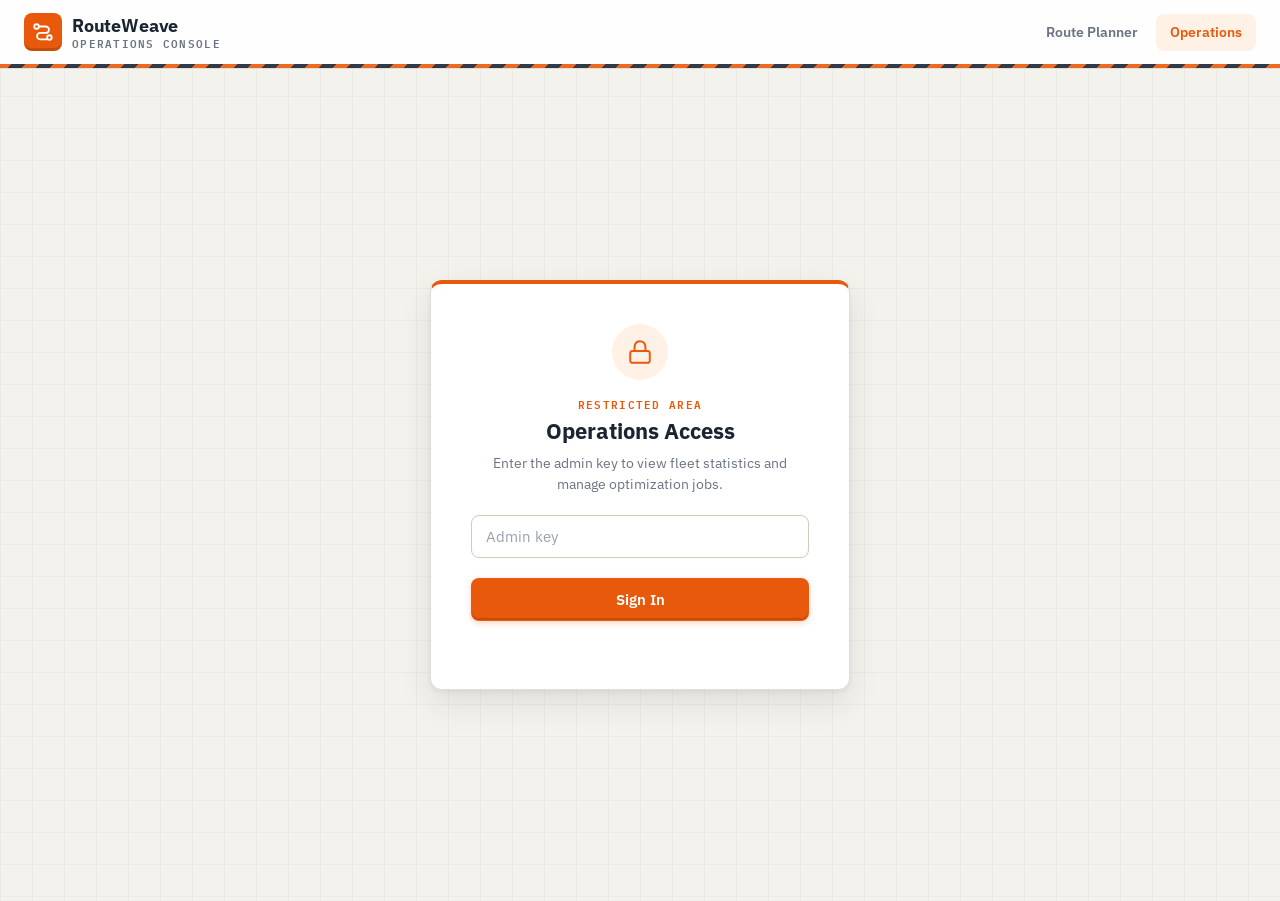
==== commit 29479eb7: "design: light logistics-console UI with supply-chain styling, fully responsive - New light-only desi" ====
--- a/client/admin.html
+++ b/client/admin.html
@@ -3,47 +3,69 @@
 <head>
     <meta charset="UTF-8">
     <meta name="viewport" content="width=device-width, initial-scale=1.0">
-    <title>RouteWeave — Admin Dashboard</title>
+    <meta name="theme-color" content="#F4F2ED">
+    <title>RouteWeave — Operations</title>
     <link rel="preconnect" href="https://fonts.googleapis.com">
     <link rel="preconnect" href="https://fonts.gstatic.com" crossorigin>
-    <link href="https://fonts.googleapis.com/css2?family=Inter:wght@400;500;600;700;800&display=swap" rel="stylesheet">
+    <link href="https://fonts.googleapis.com/css2?family=IBM+Plex+Mono:wght@500;600&family=IBM+Plex+Sans:wght@400;500;600;700&display=swap" rel="stylesheet">
+    <link rel="stylesheet" href="styles.css">
     <link rel="stylesheet" href="admin.css">
 </head>
 <body>
 
-<div class="app-container">
-    <header class="header">
-        <div class="logo">
-            <div class="logo-icon">RW</div>
-            <div>
-                <div class="logo-text">RouteWeave</div>
-                <div class="logo-subtitle">Admin Dashboard</div>
-            </div>
-        </div>
-        <a href="/" class="header-link">Back to App</a>
-    </header>
+<header class="topbar">
+    <div class="topbar-inner">
+        <a href="/" class="brand" aria-label="RouteWeave home">
+            <span class="brand-mark" aria-hidden="true">
+                <svg width="22" height="22" viewBox="0 0 24 24" fill="none" stroke="currentColor" stroke-width="2" stroke-linecap="round" stroke-linejoin="round"><circle cx="5" cy="6" r="2.5"/><circle cx="19" cy="18" r="2.5"/><path d="M7.5 6H15a3.5 3.5 0 0 1 0 7H9a3.5 3.5 0 0 0 0 7h7.5"/></svg>
+            </span>
+            <span class="brand-text">
+                <span class="brand-name">RouteWeave</span>
+                <span class="brand-tag">Operations Console</span>
+            </span>
+        </a>
+        <nav class="topnav" aria-label="Primary">
+            <a href="/" class="topnav-link">Route Planner</a>
+            <a href="/admin" class="topnav-link active" aria-current="page">Operations</a>
+        </nav>
+    </div>
+    <div class="caution-tape" aria-hidden="true"></div>
+</header>
+
+<div class="page">
 
     <section id="login-screen" class="login-screen">
         <div class="login-card">
-            <svg width="40" height="40" viewBox="0 0 24 24" fill="none" stroke="currentColor" stroke-width="1.5" stroke-linecap="round" stroke-linejoin="round" style="color: var(--coral-500); margin-bottom: 16px;">
-                <rect x="3" y="11" width="18" height="11" rx="2" ry="2"/><path d="M7 11V7a5 5 0 0 1 10 0v4"/>
-            </svg>
-            <h2>Admin Access</h2>
-            <p>Enter your admin key to view system statistics and manage jobs.</p>
-            <input type="password" id="admin-key-input" class="form-input" placeholder="Admin Key" />
-            <button class="btn btn-primary" id="login-btn">Sign In</button>
-            <div id="login-error" class="login-error"></div>
+            <div class="login-icon" aria-hidden="true">
+                <svg width="26" height="26" viewBox="0 0 24 24" fill="none" stroke="currentColor" stroke-width="1.8" stroke-linecap="round" stroke-linejoin="round"><rect x="3" y="11" width="18" height="11" rx="2" ry="2"/><path d="M7 11V7a5 5 0 0 1 10 0v4"/></svg>
+            </div>
+            <span class="card-kicker">Restricted Area</span>
+            <h1>Operations Access</h1>
+            <p>Enter the admin key to view fleet statistics and manage optimization jobs.</p>
+            <label class="sr-only" for="admin-key-input">Admin key</label>
+            <input type="password" id="admin-key-input" class="form-input" placeholder="Admin key" autocomplete="current-password" />
+            <button class="btn btn-primary btn-block" id="login-btn">Sign In</button>
+            <div id="login-error" class="login-error" role="alert"></div>
         </div>
     </section>
 
     <main id="dashboard" class="dashboard" style="display: none;">
+
+        <div class="page-head">
+            <div>
+                <span class="card-kicker">Control Tower</span>
+                <h1 class="page-title">Operations Overview</h1>
+            </div>
+            <span class="page-meta" id="last-updated">Auto-refresh every 10s</span>
+        </div>
+
         <div class="stats-grid">
             <div class="stat-card">
                 <div class="stat-label">Total Jobs</div>
                 <div class="stat-value" id="stat-total-jobs">—</div>
             </div>
             <div class="stat-card">
-                <div class="stat-label">Completed</div>
+                <div class="stat-label">Delivered</div>
                 <div class="stat-value success" id="stat-completed">—</div>
             </div>
             <div class="stat-card">
@@ -59,24 +81,31 @@
                 <div class="stat-value accent" id="stat-saved">—</div>
             </div>
             <div class="stat-card">
-                <div class="stat-label">Cache Entries</div>
+                <div class="stat-label">Cached Addresses</div>
                 <div class="stat-value" id="stat-cache">—</div>
             </div>
         </div>
 
-        <div class="card">
-            <div class="card-title">System Health</div>
+        <section class="card">
+            <div class="card-head">
+                <span class="card-kicker">Network Status</span>
+                <h2 class="card-title">System Health</h2>
+            </div>
             <div class="health-grid" id="health-grid">
                 <div class="health-item loading">Loading...</div>
             </div>
-        </div>
+        </section>
 
-        <div class="card">
-            <div class="card-title" style="justify-content: space-between;">
-                <span>Jobs</span>
+        <section class="card">
+            <div class="card-head card-head-row">
+                <div>
+                    <span class="card-kicker">Shipment Log</span>
+                    <h2 class="card-title">Jobs</h2>
+                </div>
                 <div class="filter-bar">
+                    <label class="sr-only" for="status-filter">Filter by status</label>
                     <select id="status-filter" class="form-select">
-                        <option value="">All Statuses</option>
+                        <option value="">All statuses</option>
                         <option value="pending">Pending</option>
                         <option value="geocoding">Geocoding</option>
                         <option value="optimizing">Optimizing</option>
@@ -90,13 +119,13 @@
                 <table class="data-table" id="jobs-table">
                     <thead>
                         <tr>
-                            <th>ID</th>
+                            <th>Job ID</th>
                             <th>Status</th>
                             <th>Created</th>
                             <th>Depot</th>
                             <th>Stops</th>
                             <th>Route</th>
-                            <th>Actions</th>
+                            <th><span class="sr-only">Actions</span></th>
                         </tr>
                     </thead>
                     <tbody id="jobs-tbody">
@@ -104,7 +133,7 @@
                     </tbody>
                 </table>
             </div>
-        </div>
+        </section>
     </main>
 </div>
 
--- a/client/styles.css
+++ b/client/styles.css
@@ -0,0 +1,962 @@
+/* ============================================================
+   RouteWeave — Logistics Console (light)
+
+   Visual language: warehouse floor plan + shipping manifest.
+   - Warm concrete background with a faint blueprint grid
+   - Safety orange for actions, container blue for route data
+   - Caution-tape strip, manifest-style card labels, mono figures
+   ============================================================ */
+
+:root {
+    /* Surfaces */
+    --bg: #F4F2ED;
+    --surface: #FFFFFF;
+    --surface-2: #FAF8F4;
+    --surface-3: #F1EEE7;
+
+    /* Ink */
+    --ink: #1B2433;
+    --ink-2: #3D4757;
+    --muted: #6B7484;
+    --dim: #9AA1AD;
+
+    /* Lines */
+    --line: #E4DFD4;
+    --line-strong: #D2CBBC;
+
+    /* Brand: safety orange */
+    --orange: #E8590C;
+    --orange-hover: #CC4A05;
+    --orange-soft: #FFF1E6;
+    --orange-line: #FBD3B6;
+
+    /* Data: container blue */
+    --steel: #1D4E89;
+    --steel-soft: #E9F0F9;
+
+    /* Semantic */
+    --green: #127A55;
+    --green-soft: #E5F4ED;
+    --amber: #B7791F;
+    --amber-soft: #FCF3E3;
+    --red: #C2362B;
+    --red-soft: #FCEBE9;
+
+    /* Type */
+    --font-sans: 'IBM Plex Sans', -apple-system, BlinkMacSystemFont, 'Segoe UI', Roboto, sans-serif;
+    --font-mono: 'IBM Plex Mono', ui-monospace, SFMono-Regular, Consolas, monospace;
+
+    /* Spacing */
+    --space-xs: 0.25rem;
+    --space-sm: 0.5rem;
+    --space-md: 1rem;
+    --space-lg: 1.25rem;
+    --space-xl: 1.75rem;
+    --gutter: clamp(12px, 2.4vw, 24px);
+
+    /* Shape */
+    --radius-sm: 6px;
+    --radius-md: 8px;
+    --radius-lg: 12px;
+
+    /* Elevation (warm-tinted, never heavy) */
+    --shadow-sm: 0 1px 2px rgba(27, 36, 51, 0.06);
+    --shadow-md: 0 1px 2px rgba(27, 36, 51, 0.05), 0 4px 14px rgba(27, 36, 51, 0.06);
+    --shadow-lg: 0 2px 4px rgba(27, 36, 51, 0.06), 0 12px 32px rgba(27, 36, 51, 0.10);
+
+    --topbar-h: 64px;
+    --transition: 180ms cubic-bezier(0.4, 0, 0.2, 1);
+
+    color-scheme: light;
+}
+
+* { margin: 0; padding: 0; box-sizing: border-box; }
+
+html { -webkit-font-smoothing: antialiased; -moz-osx-font-smoothing: grayscale; -webkit-text-size-adjust: 100%; }
+
+body {
+    font-family: var(--font-sans);
+    background-color: var(--bg);
+    /* Warehouse floor-plan grid */
+    background-image:
+        linear-gradient(rgba(27, 36, 51, 0.035) 1px, transparent 1px),
+        linear-gradient(90deg, rgba(27, 36, 51, 0.035) 1px, transparent 1px);
+    background-size: 32px 32px;
+    color: var(--ink-2);
+    line-height: 1.5;
+    font-size: 0.9375rem;
+    min-height: 100vh;
+}
+
+code {
+    font-family: var(--font-mono);
+    font-size: 0.85em;
+    background: var(--surface-3);
+    padding: 1px 5px;
+    border-radius: 4px;
+    color: var(--ink);
+}
+
+:focus-visible {
+    outline: 2px solid var(--orange);
+    outline-offset: 2px;
+}
+
+/* ─── Top bar ─────────────────────────────────────────────── */
+
+.topbar {
+    position: sticky;
+    top: 0;
+    z-index: 1000;
+    background: rgba(255, 255, 255, 0.92);
+    backdrop-filter: saturate(1.4) blur(8px);
+    -webkit-backdrop-filter: saturate(1.4) blur(8px);
+    border-bottom: 1px solid var(--line);
+}
+
+.topbar-inner {
+    max-width: 1680px;
+    margin: 0 auto;
+    height: var(--topbar-h);
+    padding: 0 var(--gutter);
+    display: flex;
+    align-items: center;
+    justify-content: space-between;
+    gap: var(--space-md);
+}
+
+.caution-tape {
+    height: 4px;
+    background: repeating-linear-gradient(
+        -45deg,
+        var(--orange) 0 10px,
+        var(--ink) 10px 20px
+    );
+    opacity: 0.9;
+}
+
+.brand {
+    display: flex;
+    align-items: center;
+    gap: 10px;
+    text-decoration: none;
+    min-width: 0;
+}
+
+.brand-mark {
+    width: 38px;
+    height: 38px;
+    border-radius: var(--radius-md);
+    background: var(--orange);
+    color: #fff;
+    display: grid;
+    place-items: center;
+    flex-shrink: 0;
+    box-shadow: inset 0 -3px 0 rgba(0, 0, 0, 0.15);
+}
+
+.brand-text { display: flex; flex-direction: column; line-height: 1.15; min-width: 0; }
+.brand-name { font-size: 1.15rem; font-weight: 700; color: var(--ink); letter-spacing: -0.01em; }
+.brand-tag {
+    font-family: var(--font-mono);
+    font-size: 0.66rem;
+    font-weight: 600;
+    color: var(--muted);
+    text-transform: uppercase;
+    letter-spacing: 0.12em;
+    white-space: nowrap;
+}
+
+.topnav { display: flex; gap: 4px; }
+
+.topnav-link {
+    font-size: 0.875rem;
+    font-weight: 600;
+    color: var(--muted);
+    text-decoration: none;
+    padding: 8px 14px;
+    border-radius: var(--radius-md);
+    transition: background var(--transition), color var(--transition);
+    white-space: nowrap;
+}
+.topnav-link:hover { color: var(--ink); background: var(--surface-3); }
+.topnav-link.active { color: var(--orange); background: var(--orange-soft); }
+
+/* ─── App shell ───────────────────────────────────────────── */
+
+.app-shell {
+    max-width: 1680px;
+    margin: 0 auto;
+    padding: var(--gutter);
+    display: grid;
+    grid-template-columns: minmax(340px, 400px) 1fr;
+    gap: var(--gutter);
+    align-items: start;
+}
+
+.sidebar {
+    display: flex;
+    flex-direction: column;
+    gap: var(--gutter);
+    min-width: 0;
+}
+
+/* ─── Cards ───────────────────────────────────────────────── */
+
+.card {
+    background: var(--surface);
+    border: 1px solid var(--line);
+    border-radius: var(--radius-lg);
+    padding: var(--space-xl);
+    box-shadow: var(--shadow-md);
+    position: relative;
+    animation: fadeIn 0.35s ease both;
+}
+
+/* Manifest tab on the left edge */
+.card::before {
+    content: '';
+    position: absolute;
+    left: -1px;
+    top: 22px;
+    width: 4px;
+    height: 22px;
+    border-radius: 0 3px 3px 0;
+    background: var(--orange);
+}
+
+.card-head { margin-bottom: var(--space-lg); }
+.card-head-row {
+    display: flex;
+    align-items: flex-start;
+    justify-content: space-between;
+    gap: var(--space-md);
+}
+
+.card-kicker {
+    display: block;
+    font-family: var(--font-mono);
+    font-size: 0.68rem;
+    font-weight: 600;
+    color: var(--orange);
+    text-transform: uppercase;
+    letter-spacing: 0.12em;
+    margin-bottom: 2px;
+}
+
+.card-title {
+    font-size: 1.05rem;
+    font-weight: 700;
+    color: var(--ink);
+    letter-spacing: -0.005em;
+}
+
+/* ─── Forms ───────────────────────────────────────────────── */
+
+.form-group { margin-bottom: var(--space-lg); }
+
+.form-label {
+    display: block;
+    font-size: 0.8125rem;
+    font-weight: 600;
+    color: var(--ink);
+    margin-bottom: 6px;
+}
+
+.form-hint { font-size: 0.75rem; color: var(--muted); margin-top: 6px; }
+
+.input-icon { position: relative; }
+.input-icon > svg {
+    position: absolute;
+    left: 12px;
+    top: 50%;
+    transform: translateY(-50%);
+    color: var(--dim);
+    pointer-events: none;
+}
+.input-icon .form-input { padding-left: 38px; }
+
+.form-input {
+    width: 100%;
+    padding: 11px 14px;
+    border-radius: var(--radius-md);
+    border: 1px solid var(--line-strong);
+    background: var(--surface);
+    color: var(--ink);
+    font-size: 0.9375rem;
+    font-family: inherit;
+    outline: none;
+    transition: border-color var(--transition), box-shadow var(--transition);
+}
+.form-input:hover { border-color: var(--dim); }
+.form-input:focus {
+    border-color: var(--orange);
+    box-shadow: 0 0 0 3px rgba(232, 89, 12, 0.15);
+}
+.form-input::placeholder { color: var(--dim); }
+
+/* ─── Buttons ─────────────────────────────────────────────── */
+
+.btn {
+    display: inline-flex;
+    align-items: center;
+    justify-content: center;
+    gap: 8px;
+    padding: 11px 18px;
+    border-radius: var(--radius-md);
+    border: 1px solid transparent;
+    font-size: 0.875rem;
+    font-weight: 600;
+    font-family: inherit;
+    cursor: pointer;
+    transition: background var(--transition), border-color var(--transition), box-shadow var(--transition), transform var(--transition), color var(--transition);
+    text-decoration: none;
+    line-height: 1;
+    white-space: nowrap;
+}
+
+.btn-block { width: 100%; margin-top: var(--space-lg); padding: 13px 18px; font-size: 0.9375rem; }
+
+.btn-primary {
+    background: var(--orange);
+    color: #fff;
+    box-shadow: inset 0 -2px 0 rgba(0, 0, 0, 0.14), 0 2px 6px rgba(232, 89, 12, 0.25);
+}
+.btn-primary:hover:not(:disabled) {
+    background: var(--orange-hover);
+    transform: translateY(-1px);
+    box-shadow: inset 0 -2px 0 rgba(0, 0, 0, 0.14), 0 6px 16px rgba(232, 89, 12, 0.28);
+}
+.btn-primary:active:not(:disabled) { transform: translateY(0); }
+.btn-primary:disabled {
+    background: var(--line-strong);
+    color: var(--surface);
+    box-shadow: none;
+    cursor: not-allowed;
+}
+
+.btn-secondary {
+    background: var(--surface);
+    color: var(--ink-2);
+    border-color: var(--line-strong);
+}
+.btn-secondary:hover { background: var(--surface-2); border-color: var(--dim); color: var(--ink); }
+
+.btn-danger {
+    background: var(--surface);
+    color: var(--red);
+    border-color: #EBC4C0;
+}
+.btn-danger:hover { background: var(--red-soft); border-color: var(--red); }
+
+.btn-sm { padding: 7px 11px; font-size: 0.78rem; gap: 6px; }
+
+/* ─── Upload ──────────────────────────────────────────────── */
+
+.upload-area {
+    border: 1.5px dashed var(--line-strong);
+    border-radius: var(--radius-lg);
+    padding: var(--space-xl) var(--space-md);
+    text-align: center;
+    cursor: pointer;
+    background:
+        repeating-linear-gradient(-45deg, transparent 0 14px, rgba(27, 36, 51, 0.018) 14px 28px),
+        var(--surface-2);
+    transition: border-color var(--transition), background-color var(--transition);
+}
+.upload-area:hover,
+.upload-area.drag-over {
+    border-color: var(--orange);
+    background-color: var(--orange-soft);
+}
+.upload-area.drag-over { border-style: solid; }
+.upload-area.has-file {
+    border-style: solid;
+    border-color: var(--green);
+    background: var(--green-soft);
+}
+
+.upload-icon {
+    width: 52px;
+    height: 52px;
+    margin: 0 auto var(--space-sm);
+    border-radius: 50%;
+    background: var(--surface);
+    border: 1px solid var(--line);
+    color: var(--orange);
+    display: grid;
+    place-items: center;
+    box-shadow: var(--shadow-sm);
+}
+
+.upload-text { font-size: 0.9375rem; font-weight: 600; color: var(--ink); }
+.upload-hint { font-size: 0.75rem; color: var(--muted); margin-top: 4px; line-height: 1.6; }
+.link-like { color: var(--orange); font-weight: 600; text-decoration: underline; text-underline-offset: 2px; }
+
+.file-name {
+    display: flex;
+    align-items: center;
+    justify-content: center;
+    gap: var(--space-sm);
+    font-size: 0.9rem;
+    font-weight: 600;
+    color: var(--green);
+    flex-wrap: wrap;
+    word-break: break-all;
+}
+
+
+/* ─── Pipeline tracker ────────────────────────────────────── */
+
+.pipeline {
+    list-style: none;
+    display: grid;
+    grid-template-columns: repeat(4, 1fr);
+    margin-top: var(--space-lg);
+    position: relative;
+}
+
+.pipeline-step {
+    display: flex;
+    flex-direction: column;
+    align-items: center;
+    gap: 6px;
+    position: relative;
+    text-align: center;
+}
+
+/* Connector (conveyor) between steps */
+.pipeline-step:not(:first-child)::before {
+    content: '';
+    position: absolute;
+    top: 7px;
+    right: 50%;
+    width: 100%;
+    height: 2px;
+    background: repeating-linear-gradient(90deg, var(--line-strong) 0 6px, transparent 6px 10px);
+    z-index: 0;
+}
+.pipeline-step.done:not(:first-child)::before,
+.pipeline-step.active:not(:first-child)::before { background: var(--orange); }
+
+.pipeline-dot {
+    width: 16px;
+    height: 16px;
+    border-radius: 50%;
+    background: var(--surface);
+    border: 2px solid var(--line-strong);
+    position: relative;
+    z-index: 1;
+    transition: all var(--transition);
+}
+
+.pipeline-label {
+    font-family: var(--font-mono);
+    font-size: 0.66rem;
+    font-weight: 600;
+    text-transform: uppercase;
+    letter-spacing: 0.08em;
+    color: var(--dim);
+}
+
+.pipeline-step.done .pipeline-dot { background: var(--orange); border-color: var(--orange); }
+.pipeline-step.done .pipeline-dot::after {
+    content: '';
+    position: absolute;
+    left: 4px;
+    top: 1px;
+    width: 4px;
+    height: 7px;
+    border: solid #fff;
+    border-width: 0 2px 2px 0;
+    transform: rotate(45deg);
+}
+.pipeline-step.done .pipeline-label { color: var(--ink-2); }
+
+.pipeline-step.active .pipeline-dot {
+    border-color: var(--orange);
+    box-shadow: 0 0 0 4px rgba(232, 89, 12, 0.18);
+    animation: pulse 1.4s ease-in-out infinite;
+}
+.pipeline-step.active .pipeline-label { color: var(--orange); }
+
+.pipeline-step.failed .pipeline-dot { background: var(--red); border-color: var(--red); }
+.pipeline-step.failed .pipeline-label { color: var(--red); }
+
+.pipeline.complete .pipeline-step:last-child .pipeline-dot { background: var(--green); border-color: var(--green); }
+.pipeline.complete .pipeline-step:last-child .pipeline-label { color: var(--green); }
+
+@keyframes pulse {
+    0%, 100% { box-shadow: 0 0 0 3px rgba(232, 89, 12, 0.22); }
+    50% { box-shadow: 0 0 0 7px rgba(232, 89, 12, 0.06); }
+}
+
+/* ─── Status bar ──────────────────────────────────────────── */
+
+.status-bar {
+    display: flex;
+    align-items: center;
+    gap: var(--space-sm);
+    padding: 10px 14px;
+    border-radius: var(--radius-md);
+    font-size: 0.8125rem;
+    font-weight: 600;
+    margin-top: var(--space-lg);
+    border: 1px solid;
+}
+.status-bar.processing { background: var(--orange-soft); color: var(--orange-hover); border-color: var(--orange-line); }
+.status-bar.success { background: var(--green-soft); color: var(--green); border-color: #BFE3D2; }
+.status-bar.error { background: var(--red-soft); color: var(--red); border-color: #F0C7C2; }
+
+.spinner {
+    width: 15px;
+    height: 15px;
+    border: 2px solid currentColor;
+    border-top-color: transparent;
+    border-radius: 50%;
+    animation: spin 0.8s linear infinite;
+    flex-shrink: 0;
+}
+@keyframes spin { to { transform: rotate(360deg); } }
+
+/* ─── Stats ───────────────────────────────────────────────── */
+
+.stats-grid {
+    display: grid;
+    grid-template-columns: repeat(2, minmax(0, 1fr));
+    gap: 10px;
+}
+
+.stat-item {
+    padding: 12px 14px;
+    background: var(--surface-2);
+    border: 1px solid var(--line);
+    border-radius: var(--radius-md);
+    min-width: 0;
+}
+.stat-item.highlight { background: var(--green-soft); border-color: #BFE3D2; }
+
+.stat-label {
+    font-family: var(--font-mono);
+    font-size: 0.66rem;
+    font-weight: 600;
+    color: var(--muted);
+    text-transform: uppercase;
+    letter-spacing: 0.1em;
+    margin-bottom: 2px;
+}
+
+.stat-value {
+    font-family: var(--font-mono);
+    font-size: clamp(1.25rem, 2.2vw, 1.6rem);
+    font-weight: 600;
+    color: var(--ink);
+    line-height: 1.2;
+    letter-spacing: -0.02em;
+    overflow: hidden;
+    text-overflow: ellipsis;
+}
+.stat-value small { font-size: 0.6em; font-weight: 500; color: var(--muted); margin-left: 3px; letter-spacing: 0; }
+.stat-value.naive { color: var(--muted); }
+.stat-value.optimized { color: var(--steel); }
+.stat-value.improvement { color: var(--green); }
+
+/* ─── Legend ──────────────────────────────────────────────── */
+
+.legend {
+    display: flex;
+    flex-wrap: wrap;
+    gap: 6px 18px;
+    margin-bottom: var(--space-md);
+    padding-bottom: var(--space-md);
+    border-bottom: 1px dashed var(--line);
+}
+.legend-item { display: flex; align-items: center; gap: 8px; font-size: 0.78rem; color: var(--muted); font-weight: 500; }
+.legend-line { width: 26px; height: 0; border-top: 3px solid; border-radius: 2px; }
+.legend-line.naive { border-top: 2px dashed var(--dim); }
+.legend-line.optimized { border-color: var(--steel); }
+
+/* ─── Stop manifest (timeline) ────────────────────────────── */
+
+.stop-list {
+    display: flex;
+    flex-direction: column;
+    max-height: 360px;
+    overflow-y: auto;
+    padding-right: 4px;
+    margin-right: -4px;
+}
+
+.stop-item {
+    display: flex;
+    align-items: center;
+    gap: 12px;
+    padding: 7px 8px;
+    border-radius: var(--radius-sm);
+    font-size: 0.875rem;
+    position: relative;
+    animation: fadeIn 0.3s ease both;
+}
+.stop-item:hover { background: var(--surface-2); }
+
+/* Dashed route line linking consecutive stops */
+.stop-item:not(:last-child)::after {
+    content: '';
+    position: absolute;
+    left: 21px;
+    top: 34px;
+    height: calc(100% - 20px);
+    border-left: 2px dashed var(--line-strong);
+}
+
+.stop-number {
+    width: 28px;
+    height: 28px;
+    border-radius: var(--radius-sm);
+    background: var(--steel);
+    color: #fff;
+    display: grid;
+    place-items: center;
+    font-family: var(--font-mono);
+    font-size: 0.75rem;
+    font-weight: 600;
+    flex-shrink: 0;
+    position: relative;
+    z-index: 1;
+}
+.stop-number.depot { background: var(--orange); }
+
+.stop-address {
+    color: var(--ink-2);
+    overflow: hidden;
+    text-overflow: ellipsis;
+    white-space: nowrap;
+    flex: 1;
+    min-width: 0;
+}
+.stop-address strong { color: var(--ink); font-weight: 600; }
+
+.stop-warning {
+    margin-bottom: var(--space-sm);
+    padding: 10px 12px;
+    border-radius: var(--radius-md);
+    background: var(--amber-soft);
+    border: 1px solid #EED7B0;
+    color: #7A5212;
+    font-size: 0.78rem;
+    line-height: 1.5;
+}
+.stop-warning strong { display: block; margin-bottom: 2px; }
+.stop-warning div { overflow-wrap: anywhere; }
+
+/* ─── History ─────────────────────────────────────────────── */
+
+.history-list { display: flex; flex-direction: column; gap: 6px; }
+
+.history-item {
+    display: flex;
+    align-items: center;
+    justify-content: space-between;
+    gap: var(--space-sm);
+    padding: 10px 12px;
+    border-radius: var(--radius-md);
+    border: 1px solid var(--line);
+    background: var(--surface-2);
+    transition: border-color var(--transition), background var(--transition), box-shadow var(--transition);
+}
+.history-item.clickable { cursor: pointer; }
+.history-item.clickable:hover { border-color: var(--orange-line); background: var(--surface); box-shadow: var(--shadow-sm); }
+
+.history-meta { display: flex; flex-direction: column; gap: 1px; min-width: 0; }
+.history-id { font-family: var(--font-mono); font-size: 0.78rem; font-weight: 600; color: var(--ink); }
+.history-info { font-size: 0.75rem; color: var(--muted); }
+
+.history-status,
+.badge {
+    display: inline-flex;
+    align-items: center;
+    gap: 5px;
+    font-family: var(--font-mono);
+    font-size: 0.64rem;
+    font-weight: 600;
+    text-transform: uppercase;
+    letter-spacing: 0.08em;
+    padding: 3px 8px;
+    border-radius: 4px;
+    border: 1px solid;
+    white-space: nowrap;
+    flex-shrink: 0;
+}
+.history-status::before,
+.badge::before { content: ''; width: 6px; height: 6px; border-radius: 50%; background: currentColor; }
+.history-status.pending, .badge.pending { color: var(--amber); background: var(--amber-soft); border-color: #EED7B0; }
+.history-status.geocoding, .badge.geocoding,
+.history-status.optimizing, .badge.optimizing { color: var(--orange-hover); background: var(--orange-soft); border-color: var(--orange-line); }
+.history-status.completed, .badge.completed { color: var(--green); background: var(--green-soft); border-color: #BFE3D2; }
+.history-status.failed, .badge.failed { color: var(--red); background: var(--red-soft); border-color: #F0C7C2; }
+
+.empty-note {
+    text-align: center;
+    color: var(--muted);
+    font-size: 0.8125rem;
+    padding: var(--space-md);
+    border: 1px dashed var(--line-strong);
+    border-radius: var(--radius-md);
+}
+
+/* ─── Map panel ───────────────────────────────────────────── */
+
+.map-panel {
+    position: sticky;
+    top: calc(var(--topbar-h) + 4px + var(--gutter));
+    height: calc(100vh - var(--topbar-h) - 4px - 2 * var(--gutter));
+    height: calc(100dvh - var(--topbar-h) - 4px - 2 * var(--gutter));
+    min-height: 480px;
+    display: flex;
+    flex-direction: column;
+    background: var(--surface);
+    border: 1px solid var(--line);
+    border-radius: var(--radius-lg);
+    box-shadow: var(--shadow-md);
+    overflow: hidden;
+    min-width: 0;
+}
+
+.map-toolbar {
+    display: flex;
+    align-items: center;
+    justify-content: space-between;
+    gap: var(--space-md);
+    padding: 10px 16px;
+    border-bottom: 1px solid var(--line);
+    background: var(--surface);
+}
+.map-toolbar-title {
+    white-space: nowrap;
+    flex-shrink: 0;
+    display: flex;
+    align-items: center;
+    gap: 8px;
+    font-family: var(--font-mono);
+    font-size: 0.72rem;
+    font-weight: 600;
+    text-transform: uppercase;
+    letter-spacing: 0.12em;
+    color: var(--ink);
+}
+.map-toolbar-meta {
+    font-family: var(--font-mono);
+    font-size: 0.72rem;
+    color: var(--muted);
+    white-space: nowrap;
+    overflow: hidden;
+    text-overflow: ellipsis;
+    min-width: 0;
+}
+.live-dot { width: 8px; height: 8px; border-radius: 50%; background: var(--green); box-shadow: 0 0 0 3px var(--green-soft); }
+
+#map {
+    flex: 1;
+    width: 100%;
+    min-height: 0;
+    position: relative;
+    background: var(--surface-2);
+}
+
+.empty-state {
+    position: absolute;
+    inset: 0;
+    display: flex;
+    flex-direction: column;
+    align-items: center;
+    justify-content: center;
+    text-align: center;
+    gap: var(--space-sm);
+    padding: var(--space-xl);
+    background:
+        radial-gradient(circle at 50% 45%, rgba(255, 255, 255, 0.95), rgba(255, 255, 255, 0.6) 60%, transparent),
+        linear-gradient(rgba(29, 78, 137, 0.06) 1px, transparent 1px),
+        linear-gradient(90deg, rgba(29, 78, 137, 0.06) 1px, transparent 1px);
+    background-size: auto, 24px 24px, 24px 24px;
+}
+.empty-illustration { color: var(--steel); opacity: 0.55; margin-bottom: var(--space-sm); }
+.empty-state h3 { font-size: 1.15rem; font-weight: 700; color: var(--ink); }
+.empty-state p { font-size: 0.875rem; max-width: 340px; color: var(--muted); }
+
+.empty-steps {
+    list-style: none;
+    display: flex;
+    flex-wrap: wrap;
+    justify-content: center;
+    gap: 8px;
+    margin-top: var(--space-md);
+}
+.empty-steps li {
+    display: flex;
+    align-items: center;
+    gap: 8px;
+    font-size: 0.8rem;
+    font-weight: 600;
+    color: var(--ink-2);
+    background: var(--surface);
+    border: 1px solid var(--line);
+    border-radius: 999px;
+    padding: 5px 12px 5px 5px;
+    box-shadow: var(--shadow-sm);
+}
+.empty-steps li span {
+    width: 20px;
+    height: 20px;
+    border-radius: 50%;
+    background: var(--orange);
+    color: #fff;
+    font-family: var(--font-mono);
+    font-size: 0.7rem;
+    display: grid;
+    place-items: center;
+}
+
+/* ─── Leaflet: markers ────────────────────────────────────── */
+
+.custom-marker, .vehicle-marker { background: none; border: none; }
+
+.marker-pin {
+    width: 28px;
+    height: 28px;
+    border-radius: 7px;
+    background: var(--steel);
+    display: grid;
+    place-items: center;
+    font-family: var(--font-mono);
+    font-size: 0.72rem;
+    font-weight: 600;
+    color: #fff;
+    border: 2px solid #fff;
+    box-shadow: 0 2px 6px rgba(27, 36, 51, 0.35);
+}
+.marker-pin.depot {
+    width: 34px;
+    height: 34px;
+    background: var(--orange);
+    border-radius: 9px;
+}
+
+.vehicle-pin {
+    width: 30px;
+    height: 30px;
+    border-radius: 50%;
+    background: var(--ink);
+    color: #fff;
+    display: grid;
+    place-items: center;
+    border: 2px solid var(--orange);
+    animation: vehicle-pulse 1.8s ease-in-out infinite;
+}
+@keyframes vehicle-pulse {
+    0%, 100% { box-shadow: 0 0 0 3px rgba(232, 89, 12, 0.25), 0 3px 8px rgba(27, 36, 51, 0.3); }
+    50% { box-shadow: 0 0 0 8px rgba(232, 89, 12, 0.06), 0 3px 8px rgba(27, 36, 51, 0.3); }
+}
+
+/* ─── Leaflet: popups & controls ──────────────────────────── */
+
+.leaflet-container { font-family: var(--font-sans); }
+
+.leaflet-popup-content-wrapper {
+    border-radius: var(--radius-md) !important;
+    box-shadow: var(--shadow-lg) !important;
+    border-top: 3px solid var(--orange);
+}
+.leaflet-popup-content { font-size: 0.8125rem !important; line-height: 1.5 !important; margin: 10px 14px !important; }
+.popup-title {
+    font-family: var(--font-mono);
+    font-size: 0.7rem;
+    font-weight: 600;
+    text-transform: uppercase;
+    letter-spacing: 0.1em;
+    color: var(--orange);
+    margin-bottom: 2px;
+}
+.popup-address { color: var(--ink); font-weight: 500; }
+
+.leaflet-bar { border: 1px solid var(--line) !important; box-shadow: var(--shadow-md) !important; border-radius: var(--radius-md) !important; overflow: hidden; }
+.leaflet-bar a {
+    color: var(--ink) !important;
+    width: 34px !important;
+    height: 34px !important;
+    line-height: 34px !important;
+    border-bottom-color: var(--line) !important;
+}
+.leaflet-bar a:hover { background: var(--surface-2) !important; }
+.leaflet-control-attribution { font-size: 0.625rem !important; background: rgba(255, 255, 255, 0.85) !important; }
+
+/* ─── Scrollbar ───────────────────────────────────────────── */
+
+::-webkit-scrollbar { width: 8px; height: 8px; }
+::-webkit-scrollbar-track { background: transparent; }
+::-webkit-scrollbar-thumb { background: var(--line-strong); border-radius: 4px; border: 2px solid var(--surface); }
+::-webkit-scrollbar-thumb:hover { background: var(--dim); }
+
+@keyframes fadeIn {
+    from { opacity: 0; transform: translateY(6px); }
+    to { opacity: 1; transform: translateY(0); }
+}
+
+@media (prefers-reduced-motion: reduce) {
+    *, *::before, *::after { animation: none !important; transition: none !important; }
+}
+
+/* ─── Responsive ──────────────────────────────────────────── */
+
+/* Wide monitors: give the sidebar a bit more room */
+@media (min-width: 1600px) {
+    .app-shell { grid-template-columns: 420px 1fr; }
+}
+
+/* Small laptops / landscape tablets */
+@media (max-width: 1100px) {
+    .app-shell { grid-template-columns: minmax(300px, 340px) 1fr; }
+    .card { padding: var(--space-lg); }
+}
+
+/* Tablets & phones: stack, map first so results are visible */
+@media (max-width: 860px) {
+    .app-shell { grid-template-columns: 1fr; }
+    .map-panel {
+        position: relative;
+        top: 0;
+        order: -1;
+        height: 58vh;
+        height: 58dvh;
+        min-height: 340px;
+    }
+    .stats-grid { grid-template-columns: repeat(4, minmax(0, 1fr)); }
+    .stop-list { max-height: none; }
+}
+
+/* Phones */
+@media (max-width: 560px) {
+    :root { --topbar-h: 56px; }
+    .brand-tag { display: none; }
+    .brand-mark { width: 34px; height: 34px; }
+    .topnav-link { padding: 7px 10px; font-size: 0.8rem; }
+    .card { padding: var(--space-md); border-radius: var(--radius-md); }
+    .card::before { top: 18px; }
+    .stats-grid { grid-template-columns: repeat(2, minmax(0, 1fr)); }
+    .map-panel { height: 50vh; height: 50dvh; min-height: 300px; border-radius: var(--radius-md); }
+    .map-toolbar { padding: 8px 12px; }
+    .empty-state { padding: var(--space-md); }
+    .empty-illustration svg { width: 52px; height: 52px; }
+    .empty-steps { display: none; }
+    .upload-area { padding: var(--space-lg) var(--space-md); }
+}
+
+/* Very small phones */
+@media (max-width: 360px) {
+    .topnav-link.active { display: none; }
+    .pipeline-label { font-size: 0.58rem; letter-spacing: 0.04em; }
+}
+
+.file-name .file-size { color: var(--muted); font-weight: 500; font-size: 0.75rem; }
+
+/* Muted basemap so route lines and stop markers carry the colour */
+.leaflet-tile-pane { filter: saturate(0.3) contrast(0.92) brightness(1.05); }
--- a/client/admin.css
+++ b/client/admin.css
@@ -1,343 +1,258 @@
-/* RouteWeave Admin — Premium Navy + Coral Theme */
-
-:root {
-    --navy-950: #020617;
-    --navy-900: #0B1120;
-    --navy-800: #0F172A;
-    --navy-700: #1E293B;
-    --navy-600: #334155;
-    --navy-500: #475569;
-
-    --coral-400: #FDA4AF;
-    --coral-500: #FB7185;
-    --coral-600: #F43F5E;
-    --coral-700: #E11D48;
-
-    --sky-400: #7DD3FC;
-    --sky-500: #38BDF8;
-
-    --amber-400: #FBBF24;
-    --amber-500: #F59E0B;
-
-    --bg-primary: var(--navy-900);
-    --bg-surface: var(--navy-800);
-    --bg-elevated: var(--navy-700);
-    --bg-hover: rgba(51, 65, 85, 0.5);
-
-    --border-subtle: rgba(148, 163, 184, 0.08);
-    --border-default: rgba(148, 163, 184, 0.12);
-    --border-strong: rgba(148, 163, 184, 0.2);
-
-    --text-primary: #F8FAFC;
-    --text-body: #CBD5E1;
-    --text-muted: #94A3B8;
-    --text-dim: #64748B;
-
-    --accent: var(--coral-600);
-    --accent-hover: var(--coral-500);
-    --accent-soft: rgba(244, 63, 94, 0.08);
-
-    --success: #34D399;
-    --success-soft: rgba(52, 211, 153, 0.08);
-    --warning: var(--amber-500);
-    --error: var(--coral-600);
-
-    --radius-sm: 8px;
-    --radius-md: 12px;
-    --radius-lg: 16px;
-    --radius-xl: 20px;
-
-    --shadow-sm: 0 1px 2px rgba(0, 0, 0, 0.3), 0 0 0 1px rgba(255,255,255,0.02);
-    --shadow-md: 0 4px 12px rgba(0, 0, 0, 0.4), 0 0 0 1px rgba(255,255,255,0.03);
-    --shadow-lg: 0 12px 32px rgba(0, 0, 0, 0.5), 0 0 0 1px rgba(255,255,255,0.04);
-
-    --transition: 200ms cubic-bezier(0.4, 0, 0.2, 1);
-}
-
-[data-theme="light"] {
-    --bg-primary: #F1F5F9;
-    --bg-surface: #FFFFFF;
-    --bg-elevated: #F8FAFC;
-    --bg-hover: rgba(148, 163, 184, 0.15);
-
-    --border-subtle: rgba(148, 163, 184, 0.15);
-    --border-default: rgba(148, 163, 184, 0.25);
-    --border-strong: rgba(148, 163, 184, 0.4);
-
-    --text-primary: #0F172A;
-    --text-body: #334155;
-    --text-muted: #64748B;
-    --text-dim: #94A3B8;
-
-    --shadow-sm: 0 1px 3px rgba(0, 0, 0, 0.08);
-    --shadow-md: 0 4px 12px rgba(0, 0, 0, 0.1);
-    --shadow-lg: 0 12px 32px rgba(0, 0, 0, 0.12);
-
-    --accent-soft: rgba(244, 63, 94, 0.06);
-}
-
-* { margin: 0; padding: 0; box-sizing: border-box; }
-
-body {
-    font-family: 'Inter', -apple-system, BlinkMacSystemFont, 'Segoe UI', Roboto, sans-serif;
-    background: var(--bg-primary);
-    color: var(--text-body);
-    line-height: 1.5;
-    font-size: 0.9375rem;
-    min-height: 100vh;
-}
-
-body::before {
+/* ============================================================
+   RouteWeave — Operations Console
+   Builds on styles.css (tokens, top bar, cards, buttons, badges).
+   ============================================================ */
+
+.sr-only {
+    position: absolute;
+    width: 1px;
+    height: 1px;
+    padding: 0;
+    margin: -1px;
+    overflow: hidden;
+    clip: rect(0, 0, 0, 0);
+    white-space: nowrap;
+    border: 0;
+}
+
+.page {
+    max-width: 1320px;
+    margin: 0 auto;
+    padding: var(--gutter);
+}
+
+/* ─── Login ───────────────────────────────────────────────── */
+
+.login-screen {
+    display: flex;
+    justify-content: center;
+    align-items: center;
+    min-height: calc(100vh - var(--topbar-h) - 4px - 2 * var(--gutter));
+    min-height: calc(100dvh - var(--topbar-h) - 4px - 2 * var(--gutter));
+    padding: var(--space-md) 0;
+}
+
+.login-card {
+    width: 100%;
+    max-width: 420px;
+    background: var(--surface);
+    border: 1px solid var(--line);
+    border-top: 4px solid var(--orange);
+    border-radius: var(--radius-lg);
+    padding: clamp(24px, 5vw, 40px);
+    text-align: center;
+    box-shadow: var(--shadow-lg);
+    animation: fadeIn 0.35s ease both;
+}
+
+.login-icon {
+    width: 56px;
+    height: 56px;
+    margin: 0 auto var(--space-md);
+    border-radius: 50%;
+    background: var(--orange-soft);
+    color: var(--orange);
+    display: grid;
+    place-items: center;
+}
+
+.login-card h1 { font-size: 1.35rem; font-weight: 700; color: var(--ink); margin-bottom: 6px; }
+.login-card p { color: var(--muted); font-size: 0.875rem; margin-bottom: var(--space-lg); }
+.login-error { color: var(--red); font-size: 0.8125rem; margin-top: 12px; min-height: 1.2em; }
+
+/* ─── Dashboard ───────────────────────────────────────────── */
+
+.dashboard { display: flex; flex-direction: column; gap: var(--gutter); }
+
+.page-head {
+    display: flex;
+    align-items: flex-end;
+    justify-content: space-between;
+    gap: var(--space-md);
+    flex-wrap: wrap;
+}
+.page-title { font-size: clamp(1.3rem, 2.5vw, 1.7rem); font-weight: 700; color: var(--ink); letter-spacing: -0.01em; }
+.page-meta {
+    font-family: var(--font-mono);
+    font-size: 0.72rem;
+    color: var(--muted);
+    display: flex;
+    align-items: center;
+    gap: 8px;
+}
+.page-meta::before {
     content: '';
-    position: fixed;
-    top: -20%;
-    right: -10%;
-    width: 600px;
-    height: 600px;
-    background: radial-gradient(circle, rgba(244, 63, 94, 0.05) 0%, transparent 70%);
-    pointer-events: none;
-    z-index: 0;
-}
-
-.app-container {
-    position: relative;
-    z-index: 1;
-    max-width: 1200px;
-    margin: 0 auto;
-    padding: 24px;
-}
-
-/* Header */
-.header {
-    display: flex;
-    justify-content: space-between;
-    align-items: center;
-    margin-bottom: 32px;
-    padding-bottom: 16px;
-    border-bottom: 1px solid var(--border-subtle);
-}
-
-.logo { display: flex; align-items: center; gap: 10px; }
-.logo-icon {
-    width: 38px; height: 38px;
-    background: linear-gradient(135deg, var(--coral-700), var(--coral-600));
-    color: white;
-    border-radius: var(--radius-md);
-    display: flex; align-items: center; justify-content: center;
-    font-weight: 800; font-size: 0.875rem; letter-spacing: -0.04em;
-    box-shadow: 0 4px 12px rgba(244, 63, 94, 0.25);
-}
-.logo-text { font-size: 1.25rem; font-weight: 800; color: var(--text-primary); letter-spacing: -0.03em; }
-.logo-subtitle { font-size: 0.7rem; color: var(--text-dim); font-weight: 600; letter-spacing: 0.08em; text-transform: uppercase; }
-
-.header-link {
-    font-size: 0.8125rem; font-weight: 600; color: var(--text-muted);
-    text-decoration: none; padding: 8px 14px;
-    border-radius: var(--radius-md); border: 1px solid var(--border-default);
-    transition: all var(--transition); background: var(--bg-surface);
-}
-.header-link:hover { color: var(--text-primary); border-color: var(--border-strong); background: var(--bg-elevated); box-shadow: var(--shadow-sm); }
-
-/* Buttons */
-.btn {
-    display: inline-flex; align-items: center; justify-content: center; gap: 6px;
-    padding: 10px 16px; border-radius: var(--radius-md); border: none;
-    font-size: 0.875rem; font-weight: 700; font-family: inherit;
-    cursor: pointer; transition: all var(--transition); text-decoration: none; line-height: 1;
-    position: relative; overflow: hidden;
-}
-
-.btn-primary {
-    background: linear-gradient(135deg, var(--coral-700), var(--coral-600));
-    color: white;
-    box-shadow: 0 4px 14px rgba(244, 63, 94, 0.35);
-}
-.btn-primary:hover {
-    background: linear-gradient(135deg, var(--coral-600), var(--coral-500));
-    box-shadow: 0 6px 20px rgba(244, 63, 94, 0.45);
-    transform: translateY(-1px);
-}
-
-.btn-secondary {
-    background: var(--bg-elevated); color: var(--text-body);
-    border: 1px solid var(--border-default);
-}
-.btn-secondary:hover { background: var(--bg-hover); border-color: var(--border-strong); color: var(--text-primary); }
-
-.btn-danger {
-    background: rgba(244, 63, 94, 0.1); color: var(--coral-500);
-    border: 1px solid rgba(244, 63, 94, 0.2);
-}
-.btn-danger:hover { background: rgba(244, 63, 94, 0.18); border-color: rgba(244, 63, 94, 0.35); }
-
-.btn-sm { padding: 5px 10px; font-size: 0.75rem; }
-
-/* Form Elements */
-.form-input {
-    width: 100%; padding: 12px 16px;
-    border-radius: var(--radius-md); border: 1px solid var(--border-default);
-    background: var(--bg-primary); color: var(--text-primary);
-    font-size: 0.9375rem; font-family: inherit; outline: none;
-    transition: all var(--transition);
-}
-.form-input:focus { border-color: var(--coral-600); box-shadow: 0 0 0 3px rgba(244, 63, 94, 0.1); }
-
-.form-select {
-    padding: 8px 14px; border-radius: var(--radius-md);
-    border: 1px solid var(--border-default); background: var(--bg-surface);
-    color: var(--text-primary); font-size: 0.875rem; font-family: inherit;
-    outline: none; cursor: pointer; transition: all var(--transition);
-}
-.form-select:focus { border-color: var(--coral-600); box-shadow: 0 0 0 3px rgba(244, 63, 94, 0.1); }
-
-/* Login Screen */
-.login-screen {
-    display: flex; justify-content: center; align-items: center;
-    min-height: 60vh;
-}
-
-.login-card {
-    background: var(--bg-surface);
-    border: 1px solid var(--border-default);
-    border-radius: var(--radius-xl);
-    padding: 40px; width: 100%; max-width: 400px;
-    text-align: center; box-shadow: var(--shadow-md);
-    position: relative;
-    overflow: hidden;
-}
-.login-card::before {
-    content: '';
-    position: absolute;
-    top: 0; left: 0; right: 0;
-    height: 1px;
-    background: linear-gradient(90deg, transparent, rgba(255,255,255,0.06), transparent);
-}
-.login-card h2 { font-size: 1.25rem; font-weight: 800; color: var(--text-primary); margin-bottom: 8px; }
-.login-card p { color: var(--text-muted); font-size: 0.875rem; margin-bottom: 24px; }
-
-.login-error {
-    color: var(--coral-500); font-size: 0.8125rem; margin-top: 12px; min-height: 1.2em;
-}
-
-/* Dashboard */
-.dashboard { display: flex; flex-direction: column; gap: 24px; }
-
-/* Stats Grid */
+    width: 8px;
+    height: 8px;
+    border-radius: 50%;
+    background: var(--green);
+    box-shadow: 0 0 0 3px var(--green-soft);
+}
+
+/* KPI tiles */
 .stats-grid {
     display: grid;
-    grid-template-columns: repeat(auto-fit, minmax(160px, 1fr));
-    gap: 16px;
+    grid-template-columns: repeat(auto-fit, minmax(170px, 1fr));
+    gap: 12px;
 }
 
 .stat-card {
-    background: var(--bg-surface);
-    border: 1px solid var(--border-subtle);
-    border-radius: var(--radius-xl);
-    padding: 20px;
-    box-shadow: var(--shadow-sm);
-    transition: all var(--transition);
-    position: relative;
-    overflow: hidden;
-}
-.stat-card::before {
-    content: '';
-    position: absolute;
-    top: 0; left: 0; right: 0;
-    height: 1px;
-    background: linear-gradient(90deg, transparent, rgba(255,255,255,0.04), transparent);
-}
-.stat-card:hover {
-    border-color: var(--border-default);
-    box-shadow: var(--shadow-md);
-    transform: translateY(-1px);
-}
-
-.stat-label { font-size: 0.6875rem; color: var(--text-dim); font-weight: 700; text-transform: uppercase; letter-spacing: 0.06em; margin-bottom: 8px; }
-.stat-value { font-size: 1.75rem; font-weight: 800; color: var(--text-primary); line-height: 1.2; letter-spacing: -0.02em; }
-.stat-value.success { color: var(--success); }
-.stat-value.accent { color: var(--coral-400); }
-
-/* Cards */
-.card {
-    background: var(--bg-surface);
-    border: 1px solid var(--border-subtle);
-    border-radius: var(--radius-xl);
-    padding: 24px;
+    background: var(--surface);
+    border: 1px solid var(--line);
+    border-radius: var(--radius-lg);
+    padding: 16px 18px;
     box-shadow: var(--shadow-sm);
     position: relative;
     overflow: hidden;
-}
-.card::before {
+    min-width: 0;
+    animation: fadeIn 0.35s ease both;
+}
+/* Pallet-label strip */
+.stat-card::after {
     content: '';
     position: absolute;
-    top: 0; left: 0; right: 0;
-    height: 1px;
-    background: linear-gradient(90deg, transparent, rgba(255,255,255,0.04), transparent);
-}
-.card-title { font-size: 0.9375rem; font-weight: 700; color: var(--text-primary); margin-bottom: 16px; display: flex; align-items: center; gap: 8px; }
-
-/* Health Grid */
-.health-grid { display: grid; grid-template-columns: repeat(auto-fit, minmax(200px, 1fr)); gap: 12px; }
+    left: 0;
+    right: 0;
+    bottom: 0;
+    height: 3px;
+    background: repeating-linear-gradient(90deg, var(--line-strong) 0 8px, transparent 8px 12px);
+}
+.stat-card .stat-value { font-size: clamp(1.4rem, 2.6vw, 1.85rem); }
+.stat-value.success { color: var(--green); }
+.stat-value.accent { color: var(--orange); }
+
+/* Health */
+.health-grid {
+    display: grid;
+    grid-template-columns: repeat(auto-fit, minmax(190px, 1fr));
+    gap: 10px;
+}
 .health-item {
-    display: flex; align-items: center; gap: 10px;
-    padding: 12px 16px; border-radius: var(--radius-md);
-    background: var(--bg-primary); border: 1px solid var(--border-subtle);
-    font-size: 0.875rem; transition: all var(--transition);
-}
-.health-item:hover { border-color: var(--border-default); background: var(--bg-hover); }
-.health-dot { width: 8px; height: 8px; border-radius: 50%; flex-shrink: 0; }
-.health-dot.online { background: var(--success); box-shadow: 0 0 8px rgba(52, 211, 153, 0.4); }
-.health-dot.offline { background: var(--error); box-shadow: 0 0 8px rgba(244, 63, 94, 0.4); }
-.health-dot.warn { background: var(--warning); }
+    display: flex;
+    align-items: center;
+    gap: 10px;
+    padding: 12px 14px;
+    border-radius: var(--radius-md);
+    background: var(--surface-2);
+    border: 1px solid var(--line);
+    font-size: 0.875rem;
+    min-width: 0;
+}
+.health-item.loading { color: var(--muted); }
+.health-dot { width: 10px; height: 10px; border-radius: 50%; flex-shrink: 0; }
+.health-dot.online { background: var(--green); box-shadow: 0 0 0 3px var(--green-soft); }
+.health-dot.offline { background: var(--red); box-shadow: 0 0 0 3px var(--red-soft); }
+.health-dot.warn { background: var(--amber); box-shadow: 0 0 0 3px var(--amber-soft); }
+.health-label { font-weight: 600; color: var(--ink); }
+.health-count { font-family: var(--font-mono); font-size: 0.75rem; color: var(--muted); }
 
 /* Filters */
-.filter-bar { display: flex; gap: 8px; align-items: center; }
-
-/* Table */
-.table-wrapper { overflow-x: auto; }
+.filter-bar { display: flex; gap: 8px; align-items: center; flex-wrap: wrap; }
+
+.form-select {
+    padding: 9px 34px 9px 12px;
+    border-radius: var(--radius-md);
+    border: 1px solid var(--line-strong);
+    background: var(--surface) url("data:image/svg+xml,%3Csvg xmlns='http://www.w3.org/2000/svg' width='12' height='12' viewBox='0 0 24 24' fill='none' stroke='%236B7484' stroke-width='2.5' stroke-linecap='round' stroke-linejoin='round'%3E%3Cpolyline points='6 9 12 15 18 9'/%3E%3C/svg%3E") no-repeat right 12px center;
+    -webkit-appearance: none;
+    appearance: none;
+    color: var(--ink);
+    font-size: 0.875rem;
+    font-family: inherit;
+    cursor: pointer;
+    outline: none;
+    transition: border-color var(--transition), box-shadow var(--transition);
+}
+.form-select:focus { border-color: var(--orange); box-shadow: 0 0 0 3px rgba(232, 89, 12, 0.15); }
+
+/* ─── Jobs table ──────────────────────────────────────────── */
+
+.table-wrapper { overflow-x: auto; margin: 0 calc(-1 * var(--space-xl)); padding: 0 var(--space-xl); }
+
 .data-table { width: 100%; border-collapse: collapse; font-size: 0.8125rem; }
 .data-table th {
-    text-align: left; padding: 12px;
-    color: var(--text-dim); font-weight: 700;
-    text-transform: uppercase; font-size: 0.6875rem; letter-spacing: 0.06em;
-    border-bottom: 1px solid var(--border-subtle);
+    text-align: left;
+    padding: 10px 12px;
+    font-family: var(--font-mono);
+    font-size: 0.66rem;
+    font-weight: 600;
+    text-transform: uppercase;
+    letter-spacing: 0.1em;
+    color: var(--muted);
+    background: var(--surface-2);
+    border-top: 1px solid var(--line);
+    border-bottom: 1px solid var(--line);
+    white-space: nowrap;
 }
 .data-table td {
-    padding: 12px; border-bottom: 1px solid var(--border-subtle);
-    color: var(--text-muted); vertical-align: middle;
-}
-.data-table tr:hover td { background: var(--bg-primary); }
-.data-table .empty-cell { text-align: center; color: var(--text-dim); padding: 32px; }
-
-/* Status badges */
-.badge {
-    display: inline-flex; align-items: center; gap: 6px;
-    padding: 3px 10px; border-radius: 999px;
-    font-size: 0.6875rem; font-weight: 700;
-    text-transform: uppercase; letter-spacing: 0.03em;
-}
-.badge.pending { background: rgba(245, 158, 11, 0.1); color: var(--amber-400); }
-.badge.geocoding { background: var(--accent-soft); color: var(--coral-400); }
-.badge.optimizing { background: rgba(139, 92, 246, 0.1); color: #A78BFA; }
-.badge.completed { background: var(--success-soft); color: var(--success); }
-.badge.failed { background: rgba(244, 63, 94, 0.06); color: var(--coral-500); }
-
-/* Scrollbar */
-::-webkit-scrollbar { width: 6px; }
-::-webkit-scrollbar-track { background: transparent; }
-::-webkit-scrollbar-thumb { background: var(--border-strong); border-radius: 3px; }
-::-webkit-scrollbar-thumb:hover { background: var(--text-muted); }
-
-/* Animations */
-@keyframes fadeIn {
-    from { opacity: 0; transform: translateY(8px); }
-    to { opacity: 1; transform: translateY(0); }
-}
-.dashboard > * { animation: fadeIn 0.4s cubic-bezier(0.4, 0, 0.2, 1) forwards; }
-
-/* Responsive */
-@media (max-width: 640px) {
-    .app-container { padding: 16px; }
-    .stats-grid { grid-template-columns: repeat(2, 1fr); }
-    .header { flex-direction: column; gap: 12px; align-items: flex-start; }
-}
+    padding: 12px;
+    border-bottom: 1px solid var(--line);
+    color: var(--ink-2);
+    vertical-align: middle;
+}
+.data-table tbody tr { transition: background var(--transition); }
+.data-table tbody tr:hover td { background: var(--surface-2); }
+.data-table .empty-cell { text-align: center; color: var(--muted); padding: 32px; }
+
+.job-id { font-family: var(--font-mono); font-size: 0.75rem; font-weight: 600; color: var(--ink); }
+.cell-depot { max-width: 240px; overflow: hidden; text-overflow: ellipsis; white-space: nowrap; }
+.cell-num, .cell-route { font-family: var(--font-mono); font-size: 0.78rem; white-space: nowrap; }
+.cell-route .saved { color: var(--green); font-weight: 600; margin-left: 6px; }
+.cell-actions { text-align: right; }
+
+/* ─── Responsive ──────────────────────────────────────────── */
+
+@media (max-width: 1100px) {
+    .table-wrapper { margin: 0 calc(-1 * var(--space-lg)); padding: 0 var(--space-lg); }
+}
+
+/* Phones: table rows become stacked "shipment cards" */
+@media (max-width: 720px) {
+    .table-wrapper { margin: 0; padding: 0; overflow: visible; }
+    .data-table thead { display: none; }
+    .data-table, .data-table tbody, .data-table tr, .data-table td { display: block; width: 100%; }
+    .data-table tr {
+        border: 1px solid var(--line);
+        border-radius: var(--radius-md);
+        margin-bottom: 10px;
+        padding: 6px 12px;
+        background: var(--surface-2);
+    }
+    .data-table tbody tr:hover td { background: transparent; }
+    .data-table td {
+        display: flex;
+        justify-content: space-between;
+        align-items: center;
+        gap: 12px;
+        padding: 7px 0;
+        border-bottom: 1px dashed var(--line);
+        text-align: right;
+    }
+    .data-table td:last-child { border-bottom: 0; }
+    .data-table td::before {
+        content: attr(data-label);
+        font-family: var(--font-mono);
+        font-size: 0.64rem;
+        font-weight: 600;
+        text-transform: uppercase;
+        letter-spacing: 0.1em;
+        color: var(--muted);
+        text-align: left;
+        flex-shrink: 0;
+    }
+    .data-table td.cell-actions::before { content: none; }
+    .data-table td.cell-actions { justify-content: flex-end; }
+    .data-table .empty-cell { display: block; text-align: center; border: 0; }
+    .data-table .empty-cell::before { content: none; }
+    .cell-depot { max-width: none; white-space: normal; overflow-wrap: anywhere; }
+}
+
+@media (max-width: 560px) {
+    .stats-grid { grid-template-columns: repeat(2, minmax(0, 1fr)); gap: 10px; }
+    .stat-card { padding: 12px 14px; }
+    .health-grid { grid-template-columns: repeat(2, minmax(0, 1fr)); gap: 8px; }
+    .health-item { padding: 10px; gap: 8px; }
+    .filter-bar { width: 100%; }
+    .filter-bar .form-select { flex: 1; }
+    .card-head-row { flex-direction: column; align-items: stretch; }
+}
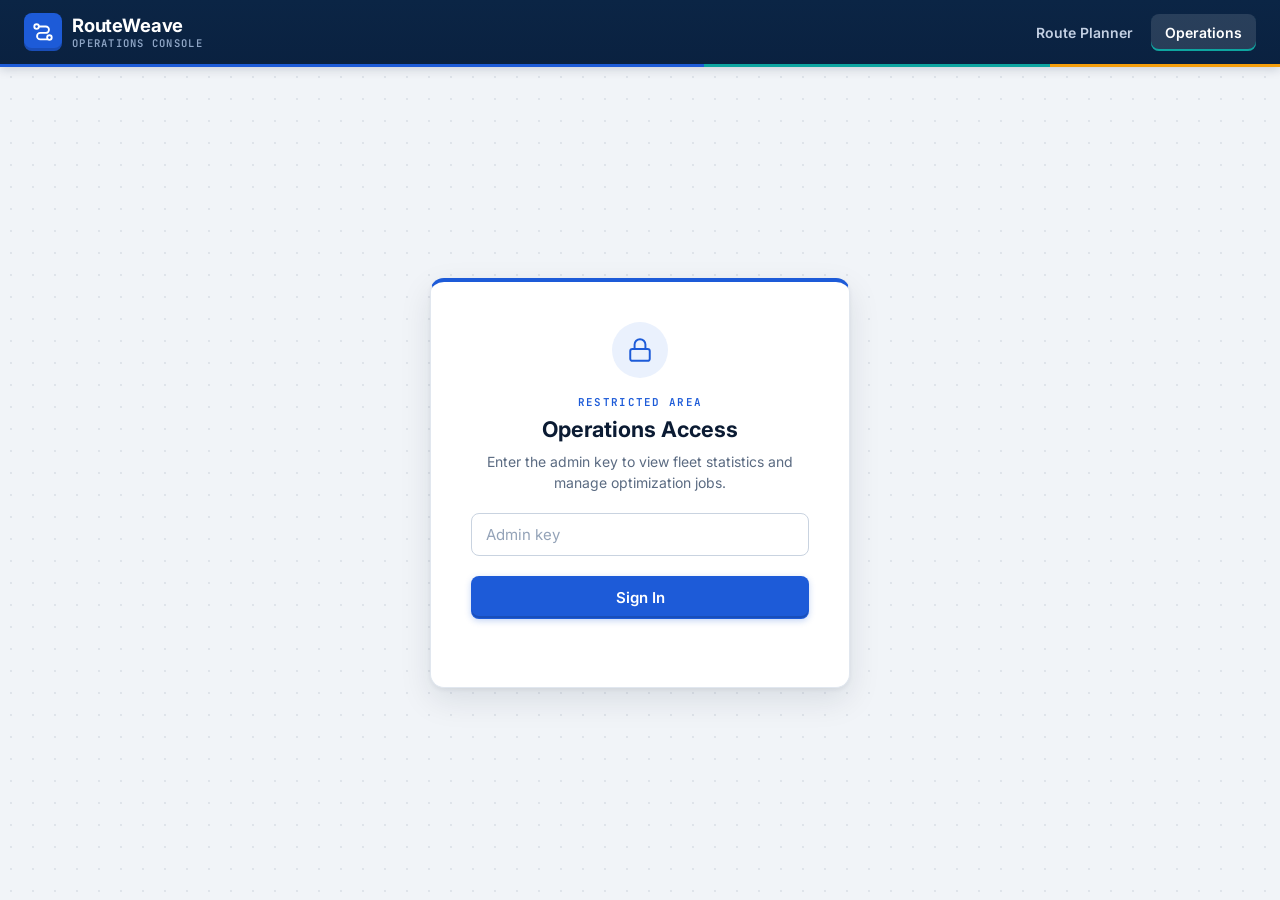
==== commit 17ad0bc2: "design: Enterprise Freight theme — navy command bar, slate workspace, signal-blue actions, amber dep" ====
--- a/client/admin.html
+++ b/client/admin.html
@@ -3,13 +3,13 @@
 <head>
     <meta charset="UTF-8">
     <meta name="viewport" content="width=device-width, initial-scale=1.0">
-    <meta name="theme-color" content="#F4F2ED">
+    <meta name="theme-color" content="#0B2545">
     <title>RouteWeave — Operations</title>
     <link rel="preconnect" href="https://fonts.googleapis.com">
     <link rel="preconnect" href="https://fonts.gstatic.com" crossorigin>
-    <link href="https://fonts.googleapis.com/css2?family=IBM+Plex+Mono:wght@500;600&family=IBM+Plex+Sans:wght@400;500;600;700&display=swap" rel="stylesheet">
-    <link rel="stylesheet" href="styles.css">
-    <link rel="stylesheet" href="admin.css">
+    <link href="https://fonts.googleapis.com/css2?family=Inter:wght@400;500;600;700&family=JetBrains+Mono:wght@500;600&display=swap" rel="stylesheet">
+    <link rel="stylesheet" href="styles.css?v=202611071437">
+    <link rel="stylesheet" href="admin.css?v=202611071437">
 </head>
 <body>
 
@@ -29,7 +29,7 @@
             <a href="/admin" class="topnav-link active" aria-current="page">Operations</a>
         </nav>
     </div>
-    <div class="caution-tape" aria-hidden="true"></div>
+    <div class="lane-rail" aria-hidden="true"></div>
 </header>
 
 <div class="page">
@@ -137,6 +137,6 @@
     </main>
 </div>
 
-<script src="admin.js"></script>
+<script src="admin.js?v=202611071437"></script>
 </body>
 </html>
--- a/client/styles.css
+++ b/client/styles.css
@@ -1,41 +1,45 @@
 /* ============================================================
-   RouteWeave — Logistics Console (light)
-
-   Visual language: warehouse floor plan + shipping manifest.
-   - Warm concrete background with a faint blueprint grid
-   - Safety orange for actions, container blue for route data
-   - Caution-tape strip, manifest-style card labels, mono figures
+   RouteWeave — Enterprise Freight theme (light)
+
+   Visual language: fleet command center.
+   - Navy command bar with a lane-stripe rail (blue / teal / amber)
+   - Cool slate workspace with a faint dispatch-map dot grid
+   - Signal blue for actions and route data, amber for the depot
+   - Monospace figures and IDs, manifest-style card labels
    ============================================================ */
 
 :root {
     /* Surfaces */
-    --bg: #F4F2ED;
+    --bg: #F1F4F8;
     --surface: #FFFFFF;
-    --surface-2: #FAF8F4;
-    --surface-3: #F1EEE7;
+    --surface-2: #F7F9FC;
+    --surface-3: #EDF1F6;
 
     /* Ink */
-    --ink: #1B2433;
-    --ink-2: #3D4757;
-    --muted: #6B7484;
-    --dim: #9AA1AD;
+    --ink: #0B1B33;
+    --ink-2: #334155;
+    --muted: #5B6B82;
+    --dim: #94A3B8;
 
     /* Lines */
-    --line: #E4DFD4;
-    --line-strong: #D2CBBC;
-
-    /* Brand: safety orange */
-    --orange: #E8590C;
-    --orange-hover: #CC4A05;
-    --orange-soft: #FFF1E6;
-    --orange-line: #FBD3B6;
-
-    /* Data: container blue */
-    --steel: #1D4E89;
-    --steel-soft: #E9F0F9;
+    --line: #E1E7EF;
+    --line-strong: #C9D3E0;
+
+    /* Brand: signal blue (actions, focus, active states) */
+    --accent: #1D5BD8;
+    --accent-hover: #1749B4;
+    --accent-soft: #EAF1FD;
+    --accent-line: #C3D6F7;
+
+    /* Fleet navy (command bar, stop markers) + depot amber */
+    --navy: #0B2545;
+    --navy-2: #13315C;
+    --depot: #F59E0B;
+    --teal: #0EA5A0;
+    --navy-soft: #E8EEF6;
 
     /* Semantic */
-    --green: #127A55;
+    --green: #0F7B5A;
     --green-soft: #E5F4ED;
     --amber: #B7791F;
     --amber-soft: #FCF3E3;
@@ -43,8 +47,8 @@
     --red-soft: #FCEBE9;
 
     /* Type */
-    --font-sans: 'IBM Plex Sans', -apple-system, BlinkMacSystemFont, 'Segoe UI', Roboto, sans-serif;
-    --font-mono: 'IBM Plex Mono', ui-monospace, SFMono-Regular, Consolas, monospace;
+    --font-sans: 'Inter', -apple-system, BlinkMacSystemFont, 'Segoe UI', Roboto, sans-serif;
+    --font-mono: 'JetBrains Mono', ui-monospace, SFMono-Regular, Consolas, monospace;
 
     /* Spacing */
     --space-xs: 0.25rem;
@@ -57,12 +61,12 @@
     /* Shape */
     --radius-sm: 6px;
     --radius-md: 8px;
-    --radius-lg: 12px;
+    --radius-lg: 14px;
 
     /* Elevation (warm-tinted, never heavy) */
-    --shadow-sm: 0 1px 2px rgba(27, 36, 51, 0.06);
-    --shadow-md: 0 1px 2px rgba(27, 36, 51, 0.05), 0 4px 14px rgba(27, 36, 51, 0.06);
-    --shadow-lg: 0 2px 4px rgba(27, 36, 51, 0.06), 0 12px 32px rgba(27, 36, 51, 0.10);
+    --shadow-sm: 0 1px 2px rgba(11, 27, 51, 0.06);
+    --shadow-md: 0 1px 2px rgba(11, 27, 51, 0.05), 0 4px 14px rgba(11, 27, 51, 0.06);
+    --shadow-lg: 0 2px 4px rgba(11, 27, 51, 0.06), 0 12px 32px rgba(11, 27, 51, 0.10);
 
     --topbar-h: 64px;
     --transition: 180ms cubic-bezier(0.4, 0, 0.2, 1);
@@ -77,11 +81,9 @@
 body {
     font-family: var(--font-sans);
     background-color: var(--bg);
-    /* Warehouse floor-plan grid */
-    background-image:
-        linear-gradient(rgba(27, 36, 51, 0.035) 1px, transparent 1px),
-        linear-gradient(90deg, rgba(27, 36, 51, 0.035) 1px, transparent 1px);
-    background-size: 32px 32px;
+    /* Dispatch-map dot grid */
+    background-image: radial-gradient(rgba(11, 37, 69, 0.08) 1px, transparent 1.2px);
+    background-size: 22px 22px;
     color: var(--ink-2);
     line-height: 1.5;
     font-size: 0.9375rem;
@@ -98,7 +100,7 @@
 }
 
 :focus-visible {
-    outline: 2px solid var(--orange);
+    outline: 2px solid var(--accent);
     outline-offset: 2px;
 }
 
@@ -108,10 +110,8 @@
     position: sticky;
     top: 0;
     z-index: 1000;
-    background: rgba(255, 255, 255, 0.92);
-    backdrop-filter: saturate(1.4) blur(8px);
-    -webkit-backdrop-filter: saturate(1.4) blur(8px);
-    border-bottom: 1px solid var(--line);
+    background: linear-gradient(180deg, var(--navy) 0%, #0A2140 100%);
+    box-shadow: 0 2px 10px rgba(11, 27, 51, 0.18);
 }
 
 .topbar-inner {
@@ -125,14 +125,9 @@
     gap: var(--space-md);
 }
 
-.caution-tape {
-    height: 4px;
-    background: repeating-linear-gradient(
-        -45deg,
-        var(--orange) 0 10px,
-        var(--ink) 10px 20px
-    );
-    opacity: 0.9;
+.lane-rail {
+    height: 3px;
+    background: linear-gradient(90deg, var(--accent) 0 55%, var(--teal) 55% 82%, var(--depot) 82% 100%);
 }
 
 .brand {
@@ -147,7 +142,7 @@
     width: 38px;
     height: 38px;
     border-radius: var(--radius-md);
-    background: var(--orange);
+    background: var(--accent);
     color: #fff;
     display: grid;
     place-items: center;
@@ -156,12 +151,12 @@
 }
 
 .brand-text { display: flex; flex-direction: column; line-height: 1.15; min-width: 0; }
-.brand-name { font-size: 1.15rem; font-weight: 700; color: var(--ink); letter-spacing: -0.01em; }
+.brand-name { font-size: 1.15rem; font-weight: 700; color: #FFFFFF; letter-spacing: -0.01em; }
 .brand-tag {
     font-family: var(--font-mono);
     font-size: 0.66rem;
     font-weight: 600;
-    color: var(--muted);
+    color: #8FA6C6;
     text-transform: uppercase;
     letter-spacing: 0.12em;
     white-space: nowrap;
@@ -172,15 +167,15 @@
 .topnav-link {
     font-size: 0.875rem;
     font-weight: 600;
-    color: var(--muted);
+    color: #C3D0E3;
     text-decoration: none;
     padding: 8px 14px;
     border-radius: var(--radius-md);
     transition: background var(--transition), color var(--transition);
     white-space: nowrap;
 }
-.topnav-link:hover { color: var(--ink); background: var(--surface-3); }
-.topnav-link.active { color: var(--orange); background: var(--orange-soft); }
+.topnav-link:hover { color: #FFFFFF; background: rgba(255, 255, 255, 0.08); }
+.topnav-link.active { color: #FFFFFF; background: rgba(255, 255, 255, 0.12); box-shadow: inset 0 -2px 0 var(--teal); }
 
 /* ─── App shell ───────────────────────────────────────────── */
 
@@ -222,7 +217,7 @@
     width: 4px;
     height: 22px;
     border-radius: 0 3px 3px 0;
-    background: var(--orange);
+    background: var(--accent);
 }
 
 .card-head { margin-bottom: var(--space-lg); }
@@ -238,7 +233,7 @@
     font-family: var(--font-mono);
     font-size: 0.68rem;
     font-weight: 600;
-    color: var(--orange);
+    color: var(--accent);
     text-transform: uppercase;
     letter-spacing: 0.12em;
     margin-bottom: 2px;
@@ -290,8 +285,8 @@
 }
 .form-input:hover { border-color: var(--dim); }
 .form-input:focus {
-    border-color: var(--orange);
-    box-shadow: 0 0 0 3px rgba(232, 89, 12, 0.15);
+    border-color: var(--accent);
+    box-shadow: 0 0 0 3px rgba(29, 91, 216, 0.15);
 }
 .form-input::placeholder { color: var(--dim); }
 
@@ -318,19 +313,19 @@
 .btn-block { width: 100%; margin-top: var(--space-lg); padding: 13px 18px; font-size: 0.9375rem; }
 
 .btn-primary {
-    background: var(--orange);
+    background: var(--accent);
     color: #fff;
-    box-shadow: inset 0 -2px 0 rgba(0, 0, 0, 0.14), 0 2px 6px rgba(232, 89, 12, 0.25);
+    box-shadow: inset 0 -2px 0 rgba(0, 0, 0, 0.14), 0 2px 6px rgba(29, 91, 216, 0.25);
 }
 .btn-primary:hover:not(:disabled) {
-    background: var(--orange-hover);
+    background: var(--accent-hover);
     transform: translateY(-1px);
-    box-shadow: inset 0 -2px 0 rgba(0, 0, 0, 0.14), 0 6px 16px rgba(232, 89, 12, 0.28);
+    box-shadow: inset 0 -2px 0 rgba(0, 0, 0, 0.14), 0 6px 16px rgba(29, 91, 216, 0.28);
 }
 .btn-primary:active:not(:disabled) { transform: translateY(0); }
 .btn-primary:disabled {
-    background: var(--line-strong);
-    color: var(--surface);
+    background: #B8C4D4;
+    color: #F7F9FC;
     box-shadow: none;
     cursor: not-allowed;
 }
@@ -360,14 +355,14 @@
     text-align: center;
     cursor: pointer;
     background:
-        repeating-linear-gradient(-45deg, transparent 0 14px, rgba(27, 36, 51, 0.018) 14px 28px),
+        repeating-linear-gradient(-45deg, transparent 0 14px, rgba(11, 27, 51, 0.018) 14px 28px),
         var(--surface-2);
     transition: border-color var(--transition), background-color var(--transition);
 }
 .upload-area:hover,
 .upload-area.drag-over {
-    border-color: var(--orange);
-    background-color: var(--orange-soft);
+    border-color: var(--accent);
+    background-color: var(--accent-soft);
 }
 .upload-area.drag-over { border-style: solid; }
 .upload-area.has-file {
@@ -383,7 +378,7 @@
     border-radius: 50%;
     background: var(--surface);
     border: 1px solid var(--line);
-    color: var(--orange);
+    color: var(--accent);
     display: grid;
     place-items: center;
     box-shadow: var(--shadow-sm);
@@ -391,7 +386,7 @@
 
 .upload-text { font-size: 0.9375rem; font-weight: 600; color: var(--ink); }
 .upload-hint { font-size: 0.75rem; color: var(--muted); margin-top: 4px; line-height: 1.6; }
-.link-like { color: var(--orange); font-weight: 600; text-decoration: underline; text-underline-offset: 2px; }
+.link-like { color: var(--accent); font-weight: 600; text-decoration: underline; text-underline-offset: 2px; }
 
 .file-name {
     display: flex;
@@ -437,7 +432,7 @@
     z-index: 0;
 }
 .pipeline-step.done:not(:first-child)::before,
-.pipeline-step.active:not(:first-child)::before { background: var(--orange); }
+.pipeline-step.active:not(:first-child)::before { background: var(--accent); }
 
 .pipeline-dot {
     width: 16px;
@@ -459,7 +454,7 @@
     color: var(--dim);
 }
 
-.pipeline-step.done .pipeline-dot { background: var(--orange); border-color: var(--orange); }
+.pipeline-step.done .pipeline-dot { background: var(--accent); border-color: var(--accent); }
 .pipeline-step.done .pipeline-dot::after {
     content: '';
     position: absolute;
@@ -474,11 +469,11 @@
 .pipeline-step.done .pipeline-label { color: var(--ink-2); }
 
 .pipeline-step.active .pipeline-dot {
-    border-color: var(--orange);
-    box-shadow: 0 0 0 4px rgba(232, 89, 12, 0.18);
+    border-color: var(--accent);
+    box-shadow: 0 0 0 4px rgba(29, 91, 216, 0.18);
     animation: pulse 1.4s ease-in-out infinite;
 }
-.pipeline-step.active .pipeline-label { color: var(--orange); }
+.pipeline-step.active .pipeline-label { color: var(--accent); }
 
 .pipeline-step.failed .pipeline-dot { background: var(--red); border-color: var(--red); }
 .pipeline-step.failed .pipeline-label { color: var(--red); }
@@ -487,8 +482,8 @@
 .pipeline.complete .pipeline-step:last-child .pipeline-label { color: var(--green); }
 
 @keyframes pulse {
-    0%, 100% { box-shadow: 0 0 0 3px rgba(232, 89, 12, 0.22); }
-    50% { box-shadow: 0 0 0 7px rgba(232, 89, 12, 0.06); }
+    0%, 100% { box-shadow: 0 0 0 3px rgba(29, 91, 216, 0.22); }
+    50% { box-shadow: 0 0 0 7px rgba(29, 91, 216, 0.06); }
 }
 
 /* ─── Status bar ──────────────────────────────────────────── */
@@ -504,7 +499,7 @@
     margin-top: var(--space-lg);
     border: 1px solid;
 }
-.status-bar.processing { background: var(--orange-soft); color: var(--orange-hover); border-color: var(--orange-line); }
+.status-bar.processing { background: var(--accent-soft); color: var(--accent-hover); border-color: var(--accent-line); }
 .status-bar.success { background: var(--green-soft); color: var(--green); border-color: #BFE3D2; }
 .status-bar.error { background: var(--red-soft); color: var(--red); border-color: #F0C7C2; }
 
@@ -558,7 +553,7 @@
 }
 .stat-value small { font-size: 0.6em; font-weight: 500; color: var(--muted); margin-left: 3px; letter-spacing: 0; }
 .stat-value.naive { color: var(--muted); }
-.stat-value.optimized { color: var(--steel); }
+.stat-value.optimized { color: var(--navy); }
 .stat-value.improvement { color: var(--green); }
 
 /* ─── Legend ──────────────────────────────────────────────── */
@@ -574,7 +569,7 @@
 .legend-item { display: flex; align-items: center; gap: 8px; font-size: 0.78rem; color: var(--muted); font-weight: 500; }
 .legend-line { width: 26px; height: 0; border-top: 3px solid; border-radius: 2px; }
 .legend-line.naive { border-top: 2px dashed var(--dim); }
-.legend-line.optimized { border-color: var(--steel); }
+.legend-line.optimized { border-color: var(--navy); }
 
 /* ─── Stop manifest (timeline) ────────────────────────────── */
 
@@ -613,7 +608,7 @@
     width: 28px;
     height: 28px;
     border-radius: var(--radius-sm);
-    background: var(--steel);
+    background: var(--navy);
     color: #fff;
     display: grid;
     place-items: center;
@@ -624,7 +619,7 @@
     position: relative;
     z-index: 1;
 }
-.stop-number.depot { background: var(--orange); }
+.stop-number.depot { background: var(--depot); color: var(--navy); }
 
 .stop-address {
     color: var(--ink-2);
@@ -665,7 +660,7 @@
     transition: border-color var(--transition), background var(--transition), box-shadow var(--transition);
 }
 .history-item.clickable { cursor: pointer; }
-.history-item.clickable:hover { border-color: var(--orange-line); background: var(--surface); box-shadow: var(--shadow-sm); }
+.history-item.clickable:hover { border-color: var(--accent-line); background: var(--surface); box-shadow: var(--shadow-sm); }
 
 .history-meta { display: flex; flex-direction: column; gap: 1px; min-width: 0; }
 .history-id { font-family: var(--font-mono); font-size: 0.78rem; font-weight: 600; color: var(--ink); }
@@ -691,7 +686,7 @@
 .badge::before { content: ''; width: 6px; height: 6px; border-radius: 50%; background: currentColor; }
 .history-status.pending, .badge.pending { color: var(--amber); background: var(--amber-soft); border-color: #EED7B0; }
 .history-status.geocoding, .badge.geocoding,
-.history-status.optimizing, .badge.optimizing { color: var(--orange-hover); background: var(--orange-soft); border-color: var(--orange-line); }
+.history-status.optimizing, .badge.optimizing { color: var(--accent-hover); background: var(--accent-soft); border-color: var(--accent-line); }
 .history-status.completed, .badge.completed { color: var(--green); background: var(--green-soft); border-color: #BFE3D2; }
 .history-status.failed, .badge.failed { color: var(--red); background: var(--red-soft); border-color: #F0C7C2; }
 
@@ -779,7 +774,7 @@
         linear-gradient(90deg, rgba(29, 78, 137, 0.06) 1px, transparent 1px);
     background-size: auto, 24px 24px, 24px 24px;
 }
-.empty-illustration { color: var(--steel); opacity: 0.55; margin-bottom: var(--space-sm); }
+.empty-illustration { color: var(--navy); opacity: 0.55; margin-bottom: var(--space-sm); }
 .empty-state h3 { font-size: 1.15rem; font-weight: 700; color: var(--ink); }
 .empty-state p { font-size: 0.875rem; max-width: 340px; color: var(--muted); }
 
@@ -808,7 +803,7 @@
     width: 20px;
     height: 20px;
     border-radius: 50%;
-    background: var(--orange);
+    background: var(--accent);
     color: #fff;
     font-family: var(--font-mono);
     font-size: 0.7rem;
@@ -824,7 +819,7 @@
     width: 28px;
     height: 28px;
     border-radius: 7px;
-    background: var(--steel);
+    background: var(--navy);
     display: grid;
     place-items: center;
     font-family: var(--font-mono);
@@ -832,12 +827,13 @@
     font-weight: 600;
     color: #fff;
     border: 2px solid #fff;
-    box-shadow: 0 2px 6px rgba(27, 36, 51, 0.35);
+    box-shadow: 0 2px 6px rgba(11, 27, 51, 0.35);
 }
 .marker-pin.depot {
     width: 34px;
     height: 34px;
-    background: var(--orange);
+    background: var(--depot);
+    color: var(--navy);
     border-radius: 9px;
 }
 
@@ -849,12 +845,12 @@
     color: #fff;
     display: grid;
     place-items: center;
-    border: 2px solid var(--orange);
+    border: 2px solid var(--teal);
     animation: vehicle-pulse 1.8s ease-in-out infinite;
 }
 @keyframes vehicle-pulse {
-    0%, 100% { box-shadow: 0 0 0 3px rgba(232, 89, 12, 0.25), 0 3px 8px rgba(27, 36, 51, 0.3); }
-    50% { box-shadow: 0 0 0 8px rgba(232, 89, 12, 0.06), 0 3px 8px rgba(27, 36, 51, 0.3); }
+    0%, 100% { box-shadow: 0 0 0 3px rgba(14, 165, 160, 0.3), 0 3px 8px rgba(11, 27, 51, 0.3); }
+    50% { box-shadow: 0 0 0 8px rgba(14, 165, 160, 0.06), 0 3px 8px rgba(11, 27, 51, 0.3); }
 }
 
 /* ─── Leaflet: popups & controls ──────────────────────────── */
@@ -864,7 +860,7 @@
 .leaflet-popup-content-wrapper {
     border-radius: var(--radius-md) !important;
     box-shadow: var(--shadow-lg) !important;
-    border-top: 3px solid var(--orange);
+    border-top: 3px solid var(--accent);
 }
 .leaflet-popup-content { font-size: 0.8125rem !important; line-height: 1.5 !important; margin: 10px 14px !important; }
 .popup-title {
@@ -873,7 +869,7 @@
     font-weight: 600;
     text-transform: uppercase;
     letter-spacing: 0.1em;
-    color: var(--orange);
+    color: var(--accent);
     margin-bottom: 2px;
 }
 .popup-address { color: var(--ink); font-weight: 500; }
@@ -959,4 +955,6 @@
 .file-name .file-size { color: var(--muted); font-weight: 500; font-size: 0.75rem; }
 
 /* Muted basemap so route lines and stop markers carry the colour */
-.leaflet-tile-pane { filter: saturate(0.3) contrast(0.92) brightness(1.05); }
+.leaflet-tile-pane { filter: grayscale(0.85) contrast(0.85) brightness(1.06); }
+
+.topbar :focus-visible { outline-color: #FFFFFF; }
--- a/client/admin.css
+++ b/client/admin.css
@@ -37,7 +37,7 @@
     max-width: 420px;
     background: var(--surface);
     border: 1px solid var(--line);
-    border-top: 4px solid var(--orange);
+    border-top: 4px solid var(--accent);
     border-radius: var(--radius-lg);
     padding: clamp(24px, 5vw, 40px);
     text-align: center;
@@ -50,8 +50,8 @@
     height: 56px;
     margin: 0 auto var(--space-md);
     border-radius: 50%;
-    background: var(--orange-soft);
-    color: var(--orange);
+    background: var(--accent-soft);
+    color: var(--accent);
     display: grid;
     place-items: center;
 }
@@ -119,7 +119,7 @@
 }
 .stat-card .stat-value { font-size: clamp(1.4rem, 2.6vw, 1.85rem); }
 .stat-value.success { color: var(--green); }
-.stat-value.accent { color: var(--orange); }
+.stat-value.accent { color: var(--accent); }
 
 /* Health */
 .health-grid {
@@ -153,7 +153,7 @@
     padding: 9px 34px 9px 12px;
     border-radius: var(--radius-md);
     border: 1px solid var(--line-strong);
-    background: var(--surface) url("data:image/svg+xml,%3Csvg xmlns='http://www.w3.org/2000/svg' width='12' height='12' viewBox='0 0 24 24' fill='none' stroke='%236B7484' stroke-width='2.5' stroke-linecap='round' stroke-linejoin='round'%3E%3Cpolyline points='6 9 12 15 18 9'/%3E%3C/svg%3E") no-repeat right 12px center;
+    background: var(--surface) url("data:image/svg+xml,%3Csvg xmlns='http://www.w3.org/2000/svg' width='12' height='12' viewBox='0 0 24 24' fill='none' stroke='%235B6B82' stroke-width='2.5' stroke-linecap='round' stroke-linejoin='round'%3E%3Cpolyline points='6 9 12 15 18 9'/%3E%3C/svg%3E") no-repeat right 12px center;
     -webkit-appearance: none;
     appearance: none;
     color: var(--ink);
@@ -163,7 +163,7 @@
     outline: none;
     transition: border-color var(--transition), box-shadow var(--transition);
 }
-.form-select:focus { border-color: var(--orange); box-shadow: 0 0 0 3px rgba(232, 89, 12, 0.15); }
+.form-select:focus { border-color: var(--accent); box-shadow: 0 0 0 3px rgba(29, 91, 216, 0.15); }
 
 /* ─── Jobs table ──────────────────────────────────────────── */
 
